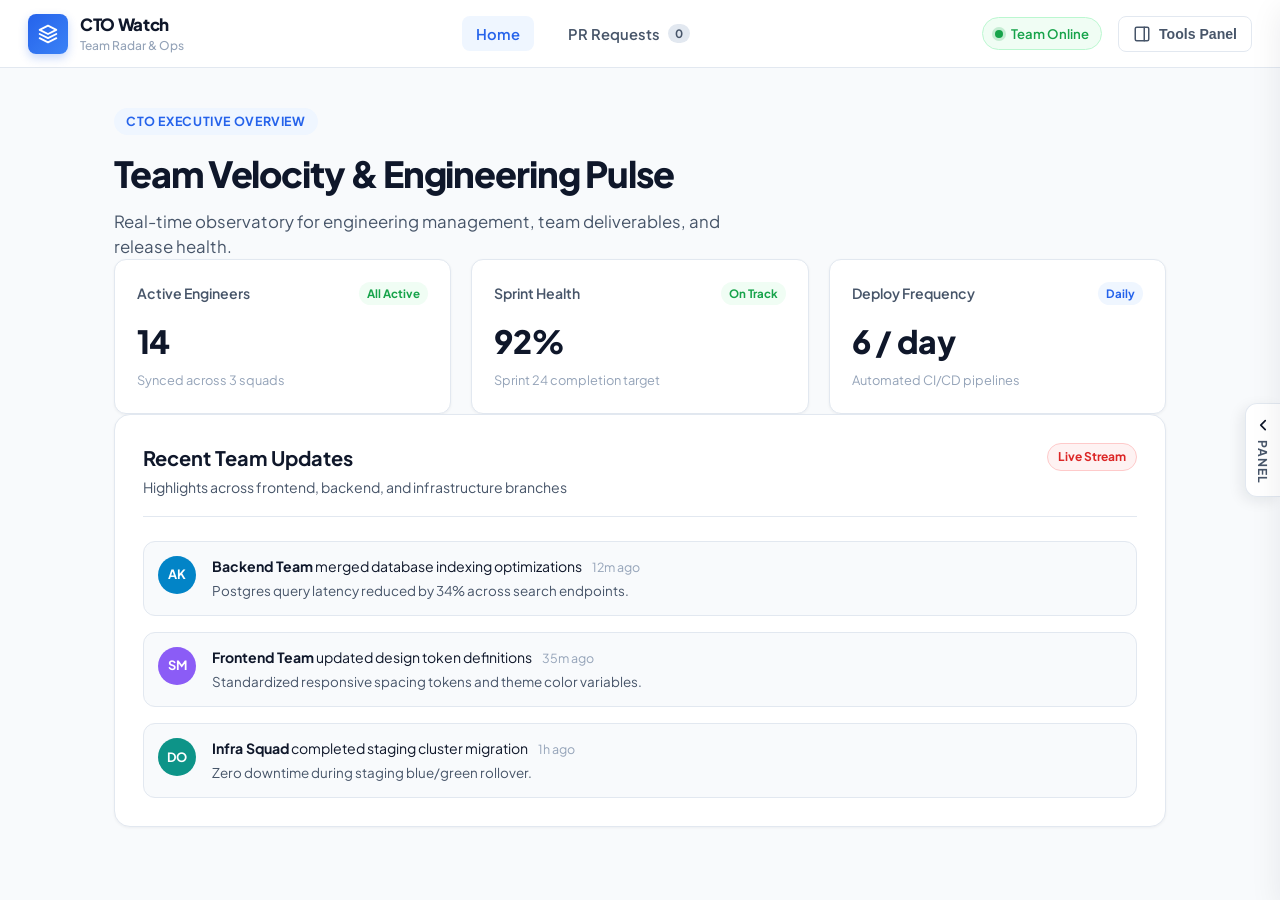
==== web/index.html @ 6b5cfc93 "change in summary prompt" ====
<!DOCTYPE html>
<html lang="en">
<head>
  <meta charset="UTF-8">
  <meta name="viewport" content="width=device-width, initial-scale=1.0">
  <title>CTO Watch | Engineering Leadership Hub</title>
  <link rel="preconnect" href="https://fonts.googleapis.com">
  <link rel="preconnect" href="https://fonts.gstatic.com" crossorigin>
  <link href="https://fonts.googleapis.com/css2?family=Plus+Jakarta+Sans:wght@400;500;600;700;800&display=swap" rel="stylesheet">
  <link rel="stylesheet" href="style.css">
</head>
<body>
  <div class="app-layout">
    <header class="topbar">
      <div class="brand">
        <div class="brand-badge">
          <svg width="20" height="20" viewBox="0 0 24 24" fill="none" stroke="currentColor" stroke-width="2.2" stroke-linecap="round" stroke-linejoin="round">
            <path d="M12 2L2 7l10 5 10-5-10-5zM2 17l10 5 10-5M2 12l10 5 10-5"/>
          </svg>
        </div>
        <div class="brand-text">
          <span class="brand-title">CTO Watch</span>
          <span class="brand-sub">Team Radar & Ops</span>
        </div>
      </div>

      <nav class="top-nav">
        <button id="navHomeBtn" class="nav-btn active">Home</button>
        <button id="navPrsBtn" class="nav-btn">
          <span>PR Requests</span>
          <span id="navPrCount" class="nav-counter">0</span>
        </button>
      </nav>

      <div class="top-actions">
        <div class="status-indicator">
          <span class="status-dot"></span>
          <span>Team Online</span>
        </div>
        <button id="toggleDrawerBtn" class="drawer-trigger-btn" aria-label="Open Right Panel">
          <svg width="18" height="18" viewBox="0 0 24 24" fill="none" stroke="currentColor" stroke-width="2" stroke-linecap="round" stroke-linejoin="round">
            <rect x="3" y="3" width="18" height="18" rx="2" ry="2"/>
            <line x1="15" y1="3" x2="15" y2="21"/>
          </svg>
          <span>Tools Panel</span>
        </button>
      </div>
    </header>

    <main class="main-content">
      <!-- HOME VIEW -->
      <section id="homeView" class="view-section active">
        <div class="hero-header">
          <span class="badge-pill">CTO Executive Overview</span>
          <h1>Team Velocity & Engineering Pulse</h1>
          <p class="hero-description">
            Real-time observatory for engineering management, team deliverables, and release health.
          </p>
        </div>

        <div class="metrics-grid">
          <div class="metric-card">
            <div class="metric-top">
              <span class="metric-label">Active Engineers</span>
              <span class="metric-chip positive">All Active</span>
            </div>
            <div class="metric-value">14</div>
            <div class="metric-foot">Synced across 3 squads</div>
          </div>

          <div class="metric-card">
            <div class="metric-top">
              <span class="metric-label">Sprint Health</span>
              <span class="metric-chip positive">On Track</span>
            </div>
            <div class="metric-value">92%</div>
            <div class="metric-foot">Sprint 24 completion target</div>
          </div>

          <div class="metric-card">
            <div class="metric-top">
              <span class="metric-label">Deploy Frequency</span>
              <span class="metric-chip neutral">Daily</span>
            </div>
            <div class="metric-value">6 / day</div>
            <div class="metric-foot">Automated CI/CD pipelines</div>
          </div>
        </div>

        <div class="pulse-feed-card">
          <div class="pulse-feed-header">
            <div>
              <h3>Recent Team Updates</h3>
              <p>Highlights across frontend, backend, and infrastructure branches</p>
            </div>
            <span class="pulse-live-tag">Live Stream</span>
          </div>

          <div class="feed-items">
            <div class="feed-item">
              <div class="avatar">AK</div>
              <div class="feed-body">
                <div class="feed-meta">
                  <strong>Backend Team</strong> merged database indexing optimizations
                  <span class="feed-time">12m ago</span>
                </div>
                <div class="feed-snippet">Postgres query latency reduced by 34% across search endpoints.</div>
              </div>
            </div>

            <div class="feed-item">
              <div class="avatar squad-fe">SM</div>
              <div class="feed-body">
                <div class="feed-meta">
                  <strong>Frontend Team</strong> updated design token definitions
                  <span class="feed-time">35m ago</span>
                </div>
                <div class="feed-snippet">Standardized responsive spacing tokens and theme color variables.</div>
              </div>
            </div>

            <div class="feed-item">
              <div class="avatar squad-infra">DO</div>
              <div class="feed-body">
                <div class="feed-meta">
                  <strong>Infra Squad</strong> completed staging cluster migration
                  <span class="feed-time">1h ago</span>
                </div>
                <div class="feed-snippet">Zero downtime during staging blue/green rollover.</div>
              </div>
            </div>
          </div>
        </div>
      </section>

      <!-- DEDICATED PR REQUESTS TABLE VIEW -->
      <section id="prsView" class="view-section">
        <div class="table-view-header">
          <div>
            <div class="badge-pill">Automated PR Intelligence</div>
            <h2>Pull Requests Directory</h2>
            <p class="table-view-sub">Track team submissions, code changes, and executive AI summaries in real-time.</p>
          </div>
          <button id="refreshTableBtn" class="btn-refresh-table" title="Sync from GitHub">
            <svg width="15" height="15" viewBox="0 0 24 24" fill="none" stroke="currentColor" stroke-width="2.2" stroke-linecap="round" stroke-linejoin="round">
              <path d="M21.5 2v6h-6M21.34 15.57a10 10 0 1 1-.57-8.38l5.67-5.19"/>
            </svg>
            <span>Refresh PRs</span>
          </button>
        </div>

        <div class="table-card">
          <div class="table-responsive">
            <table class="prs-table">
              <thead>
                <tr>
                  <th style="width: 24%;">PR Details</th>
                  <th style="width: 16%;">Author</th>
                  <th style="width: 40%;">Executive Summary</th>
                  <th style="width: 10%;">Status</th>
                  <th style="width: 10%;">Date</th>
                </tr>
              </thead>
              <tbody id="prsTableBody">
                <!-- Dynamically populated -->
              </tbody>
            </table>
          </div>

          <div id="tableEmptyState" class="table-empty-state">
            <div class="empty-icon-wrap">
              <svg width="32" height="32" viewBox="0 0 24 24" fill="none" stroke="currentColor" stroke-width="1.8" stroke-linecap="round" stroke-linejoin="round">
                <circle cx="18" cy="18" r="3"/>
                <circle cx="6" cy="6" r="3"/>
                <path d="M13 6h3a2 2 0 0 1 2 2v7"/>
                <line x1="6" y1="9" x2="6" y2="21"/>
              </svg>
            </div>
            <h4>No PRs Detected Yet</h4>
            <p>Pull requests will automatically populate here with full AI summaries once submitted on GitHub.</p>
          </div>
        </div>
      </section>
    </main>


    <!-- Slide-out Right Edge Pull Tab -->
    <div id="sidePullHandle" class="side-pull-handle" title="Pull open side panel">
      <svg width="18" height="18" viewBox="0 0 24 24" fill="none" stroke="currentColor" stroke-width="2.2" stroke-linecap="round" stroke-linejoin="round">
        <polyline points="15 18 9 12 15 6"></polyline>
      </svg>
      <span>Panel</span>
    </div>

    <!-- Right Drawer Overlay & Sidebar -->
    <div id="drawerBackdrop" class="drawer-backdrop"></div>
    <aside id="sideDrawer" class="side-drawer" aria-label="Right panel">
      <div class="drawer-header">
        <div class="drawer-title-group">
          <svg width="18" height="18" viewBox="0 0 24 24" fill="none" stroke="currentColor" stroke-width="2" stroke-linecap="round" stroke-linejoin="round">
            <circle cx="18" cy="18" r="3"/>
            <circle cx="6" cy="6" r="3"/>
            <path d="M13 6h3a2 2 0 0 1 2 2v7"/>
            <line x1="6" y1="9" x2="6" y2="21"/>
          </svg>
          <h3>Workspace Drawer</h3>
        </div>
        <button id="closeDrawerBtn" class="icon-btn" aria-label="Close panel">
          <svg width="20" height="20" viewBox="0 0 24 24" fill="none" stroke="currentColor" stroke-width="2" stroke-linecap="round" stroke-linejoin="round">
            <line x1="18" y1="6" x2="6" y2="18"/>
            <line x1="6" y1="6" x2="18" y2="18"/>
          </svg>
        </button>
      </div>

      <div class="drawer-nav">
        <button class="drawer-tab active" data-tab="pr-requests">
          <div class="tab-label-group">
            <svg width="17" height="17" viewBox="0 0 24 24" fill="none" stroke="currentColor" stroke-width="2" stroke-linecap="round" stroke-linejoin="round">
              <circle cx="18" cy="18" r="3"/>
              <circle cx="6" cy="6" r="3"/>
              <path d="M13 6h3a2 2 0 0 1 2 2v7"/>
              <line x1="6" y1="9" x2="6" y2="21"/>
            </svg>
            <span>PR Requests</span>
          </div>
          <span id="drawerPrCount" class="count-pill">0</span>

        </button>
      </div>

      <div class="drawer-content">
        <div id="prRequestsPanel" class="tab-pane active">

          <div id="prListContainer" class="pr-cards-list"></div>

          <div id="emptyPrState" class="empty-state">
            <div class="empty-icon-wrap">
              <svg width="32" height="32" viewBox="0 0 24 24" fill="none" stroke="currentColor" stroke-width="1.8" stroke-linecap="round" stroke-linejoin="round">
                <circle cx="18" cy="18" r="3"/>
                <circle cx="6" cy="6" r="3"/>
                <path d="M13 6h3a2 2 0 0 1 2 2v7"/>
                <line x1="6" y1="9" x2="6" y2="21"/>
              </svg>
            </div>
            <h4>No PR Requests</h4>
          </div>

        </div>
      </div>

    </aside>
  </div>

  <script src="app.js"></script>
</body>
</html>
---- web/style.css ----
:root {
  --bg-main: #f8fafc;
  --bg-card: #ffffff;
  --bg-subtle: #f1f5f9;
  --border-color: #e2e8f0;
  --border-focus: #cbd5e1;
  --text-primary: #0f172a;
  --text-secondary: #475569;
  --text-muted: #94a3b8;
  --primary-accent: #2563eb;
  --primary-accent-hover: #1d4ed8;
  --primary-soft: #eff6ff;
  --success: #16a34a;
  --success-soft: #f0fdf4;
  --radius-sm: 8px;
  --radius-md: 12px;
  --radius-lg: 16px;
  --shadow-sm: 0 1px 3px rgba(15, 23, 42, 0.05);
  --shadow-md: 0 4px 12px rgba(15, 23, 42, 0.06);
  --shadow-lg: 0 10px 30px rgba(15, 23, 42, 0.08);
  --drawer-width: 360px;
}

* {
  margin: 0;
  padding: 0;
  box-sizing: border-box;
}

body {
  font-family: 'Plus Jakarta Sans', -apple-system, BlinkMacSystemFont, 'Segoe UI', Roboto, sans-serif;
  background-color: var(--bg-main);
  color: var(--text-primary);
  line-height: 1.5;
  min-height: 100vh;
  overflow-x: hidden;
}

.app-layout {
  min-height: 100vh;
  display: flex;
  flex-direction: column;
}

/* Topbar */
.topbar {
  background: rgba(255, 255, 255, 0.95);
  backdrop-filter: blur(8px);
  border-bottom: 1px solid var(--border-color);
  height: 68px;
  display: flex;
  align-items: center;
  justify-content: space-between;
  padding: 0 28px;
  position: sticky;
  top: 0;
  z-index: 40;
}

.brand {
  display: flex;
  align-items: center;
  gap: 12px;
}

.brand-badge {
  width: 40px;
  height: 40px;
  border-radius: var(--radius-sm);
  background: linear-gradient(135deg, #2563eb 0%, #3b82f6 100%);
  color: #fff;
  display: flex;
  align-items: center;
  justify-content: center;
  box-shadow: 0 4px 10px rgba(37, 99, 235, 0.25);
}

.brand-text {
  display: flex;
  flex-direction: column;
}

.brand-title {
  font-size: 1.05rem;
  font-weight: 800;
  color: var(--text-primary);
  letter-spacing: -0.02em;
}

.brand-sub {
  font-size: 0.75rem;
  color: var(--text-muted);
  font-weight: 500;
}

.top-nav {
  display: flex;
  gap: 20px;
}

.nav-link {
  text-decoration: none;
  font-size: 0.92rem;
  font-weight: 600;
  color: var(--text-secondary);
  padding: 6px 14px;
  border-radius: var(--radius-sm);
  transition: all 0.2s ease;
}

.nav-link.active,
.nav-link:hover {
  color: var(--primary-accent);
  background-color: var(--primary-soft);
}

.top-actions {
  display: flex;
  align-items: center;
  gap: 16px;
}

.status-indicator {
  display: inline-flex;
  align-items: center;
  gap: 8px;
  background: var(--success-soft);
  color: var(--success);
  font-size: 0.82rem;
  font-weight: 600;
  padding: 6px 12px;
  border-radius: 999px;
  border: 1px solid #bbf7d0;
}

.status-dot {
  width: 8px;
  height: 8px;
  background-color: var(--success);
  border-radius: 50%;
  box-shadow: 0 0 0 3px rgba(22, 163, 74, 0.2);
}

.drawer-trigger-btn {
  display: inline-flex;
  align-items: center;
  gap: 8px;
  background-color: var(--bg-card);
  border: 1px solid var(--border-color);
  color: var(--text-secondary);
  font-size: 0.88rem;
  font-weight: 600;
  padding: 8px 14px;
  border-radius: var(--radius-sm);
  cursor: pointer;
  transition: all 0.2s ease;
}

.drawer-trigger-btn:hover {
  background-color: var(--bg-subtle);
  color: var(--text-primary);
  border-color: var(--border-focus);
}

/* Main Content */
.main-content {
  flex: 1;
  max-width: 1100px;
  margin: 0 auto;
  width: 100%;
  padding: 40px 24px;
}

.hero-section {
  display: flex;
  flex-direction: column;
  gap: 32px;
}

.hero-header {
  text-align: left;
}

.badge-pill {
  display: inline-block;
  background: var(--primary-soft);
  color: var(--primary-accent);
  font-size: 0.78rem;
  font-weight: 700;
  padding: 4px 12px;
  border-radius: 999px;
  text-transform: uppercase;
  letter-spacing: 0.05em;
  margin-bottom: 12px;
}

.hero-header h1 {
  font-size: 2.25rem;
  font-weight: 800;
  letter-spacing: -0.03em;
  color: var(--text-primary);
  margin-bottom: 8px;
}

.hero-description {
  font-size: 1.05rem;
  color: var(--text-secondary);
  max-width: 650px;
}

/* Metrics */
.metrics-grid {
  display: grid;
  grid-template-columns: repeat(auto-fit, minmax(260px, 1fr));
  gap: 20px;
}

.metric-card {
  background: var(--bg-card);
  border: 1px solid var(--border-color);
  border-radius: var(--radius-md);
  padding: 22px;
  box-shadow: var(--shadow-sm);
  transition: transform 0.2s ease, box-shadow 0.2s ease;
}

.metric-card:hover {
  transform: translateY(-2px);
  box-shadow: var(--shadow-md);
}

.metric-top {
  display: flex;
  justify-content: space-between;
  align-items: center;
  margin-bottom: 12px;
}

.metric-label {
  font-size: 0.88rem;
  font-weight: 600;
  color: var(--text-secondary);
}

.metric-chip {
  font-size: 0.72rem;
  font-weight: 700;
  padding: 3px 8px;
  border-radius: 999px;
}

.metric-chip.positive {
  background: var(--success-soft);
  color: var(--success);
}

.metric-chip.neutral {
  background: var(--primary-soft);
  color: var(--primary-accent);
}

.metric-value {
  font-size: 2rem;
  font-weight: 800;
  letter-spacing: -0.02em;
  color: var(--text-primary);
  margin-bottom: 6px;
}

.metric-foot {
  font-size: 0.8rem;
  color: var(--text-muted);
}

/* Pulse Feed Card */
.pulse-feed-card {
  background: var(--bg-card);
  border: 1px solid var(--border-color);
  border-radius: var(--radius-lg);
  padding: 28px;
  box-shadow: var(--shadow-sm);
}

.pulse-feed-header {
  display: flex;
  justify-content: space-between;
  align-items: flex-start;
  margin-bottom: 24px;
  border-bottom: 1px solid var(--border-color);
  padding-bottom: 18px;
}

.pulse-feed-header h3 {
  font-size: 1.25rem;
  font-weight: 700;
  color: var(--text-primary);
}

.pulse-feed-header p {
  font-size: 0.88rem;
  color: var(--text-secondary);
  margin-top: 4px;
}

.pulse-live-tag {
  background: #fef2f2;
  color: #dc2626;
  font-size: 0.75rem;
  font-weight: 700;
  padding: 4px 10px;
  border-radius: 999px;
  border: 1px solid #fecaca;
}

.feed-items {
  display: flex;
  flex-direction: column;
  gap: 16px;
}

.feed-item {
  display: flex;
  gap: 16px;
  align-items: flex-start;
  padding: 14px;
  background: var(--bg-main);
  border-radius: var(--radius-md);
  border: 1px solid var(--border-color);
}

.avatar {
  width: 38px;
  height: 38px;
  border-radius: 50%;
  background: #0284c7;
  color: #fff;
  display: flex;
  align-items: center;
  justify-content: center;
  font-size: 0.8rem;
  font-weight: 700;
  flex-shrink: 0;
}

.avatar.squad-fe {
  background: #8b5cf6;
}

.avatar.squad-infra {
  background: #0d9488;
}

.feed-body {
  flex: 1;
}

.feed-meta {
  font-size: 0.88rem;
  color: var(--text-primary);
}

.feed-meta strong {
  color: var(--text-primary);
}

.feed-time {
  font-size: 0.78rem;
  color: var(--text-muted);
  margin-left: 8px;
}

.feed-snippet {
  font-size: 0.84rem;
  color: var(--text-secondary);
  margin-top: 4px;
}

/* Side Pull Handle on Right Edge */
.side-pull-handle {
  position: fixed;
  right: 0;
  top: 50%;
  transform: translateY(-50%);
  background: #ffffff;
  border: 1px solid var(--border-color);
  border-right: none;
  box-shadow: -4px 4px 14px rgba(15, 23, 42, 0.08);
  border-radius: 12px 0 0 12px;
  padding: 12px 8px;
  display: flex;
  flex-direction: column;
  align-items: center;
  gap: 6px;
  cursor: pointer;
  z-index: 50;
  transition: all 0.25s ease;
  user-select: none;
}

.side-pull-handle span {
  writing-mode: vertical-rl;
  text-orientation: mixed;
  font-size: 0.76rem;
  font-weight: 700;
  letter-spacing: 0.08em;
  color: var(--text-secondary);
  text-transform: uppercase;
}

.side-pull-handle:hover {
  background: var(--primary-soft);
  color: var(--primary-accent);
  padding-left: 12px;
}

.side-pull-handle:hover span {
  color: var(--primary-accent);
}

/* Drawer & Backdrop */
.drawer-backdrop {
  position: fixed;
  inset: 0;
  background: rgba(15, 23, 42, 0.3);
  backdrop-filter: blur(2px);
  z-index: 60;
  opacity: 0;
  pointer-events: none;
  transition: opacity 0.3s ease;
}

.drawer-backdrop.active {
  opacity: 1;
  pointer-events: auto;
}

.side-drawer {
  position: fixed;
  top: 0;
  right: 0;
  width: var(--drawer-width);
  height: 100vh;
  background: var(--bg-card);
  border-left: 1px solid var(--border-color);
  box-shadow: var(--shadow-lg);
  z-index: 70;
  transform: translateX(100%);
  transition: transform 0.3s cubic-bezier(0.16, 1, 0.3, 1);
  display: flex;
  flex-direction: column;
}

.side-drawer.open {
  transform: translateX(0);
}

.drawer-header {
  height: 68px;
  padding: 0 20px;
  border-bottom: 1px solid var(--border-color);
  display: flex;
  align-items: center;
  justify-content: space-between;
}

.drawer-title-group {
  display: flex;
  align-items: center;
  gap: 10px;
  color: var(--text-primary);
}

.drawer-title-group h3 {
  font-size: 1rem;
  font-weight: 700;
}

.icon-btn {
  background: transparent;
  border: none;
  color: var(--text-muted);
  cursor: pointer;
  display: flex;
  align-items: center;
  justify-content: center;
  padding: 6px;
  border-radius: var(--radius-sm);
  transition: all 0.2s ease;
}

.icon-btn:hover {
  background: var(--bg-subtle);
  color: var(--text-primary);
}

.drawer-nav {
  padding: 16px 16px 8px 16px;
  border-bottom: 1px solid var(--border-color);
}

.drawer-tab {
  width: 100%;
  display: flex;
  align-items: center;
  justify-content: space-between;
  background: var(--bg-subtle);
  border: 1px solid var(--border-color);
  border-radius: var(--radius-sm);
  padding: 10px 14px;
  cursor: pointer;
  font-size: 0.9rem;
  font-weight: 600;
  color: var(--text-primary);
  transition: all 0.2s ease;
}

.drawer-tab.active {
  background: var(--primary-soft);
  color: var(--primary-accent);
  border-color: #bfdbfe;
}

.tab-label-group {
  display: flex;
  align-items: center;
  gap: 10px;
}

.count-pill {
  font-size: 0.75rem;
  background: var(--bg-card);
  padding: 2px 8px;
  border-radius: 999px;
  font-weight: 700;
  border: 1px solid var(--border-color);
}

.drawer-content {
  flex: 1;
  padding: 24px 20px;
  overflow-y: auto;
}

.tab-pane {
  display: none;
  height: 100%;
}

.tab-pane.active {
  display: flex;
  flex-direction: column;
}

/* Empty State */
.empty-state {
  flex: 1;
  display: flex;
  flex-direction: column;
  align-items: center;
  justify-content: center;
  text-align: center;
  padding: 40px 16px;
}

.empty-icon-wrap {
  width: 64px;
  height: 64px;
  border-radius: 50%;
  background: var(--bg-subtle);
  color: var(--text-muted);
  display: flex;
  align-items: center;
  justify-content: center;
  margin-bottom: 16px;
  border: 1px dashed var(--border-color);
}

.empty-state h4 {
  font-size: 1.05rem;
  font-weight: 700;
  color: var(--text-primary);
  margin-bottom: 6px;
}

.empty-state p {
  font-size: 0.86rem;
  color: var(--text-secondary);
  max-width: 240px;
  margin-bottom: 16px;
}

.empty-actions {
  display: flex;
  justify-content: center;
}

.btn-demo-pr {
  display: inline-flex;
  align-items: center;
  gap: 6px;
  background: var(--primary-accent);
  color: #fff;
  border: none;
  font-size: 0.82rem;
  font-weight: 600;
  padding: 8px 14px;
  border-radius: var(--radius-sm);
  cursor: pointer;
  transition: all 0.2s ease;
}

.btn-demo-pr:hover {
  background: var(--primary-accent-hover);
}

/* Drawer Actions Bar */
.drawer-actions-bar {
  display: flex;
  align-items: center;
  justify-content: space-between;
  margin-bottom: 16px;
  padding-bottom: 12px;
  border-bottom: 1px solid var(--border-color);
}

.circuit-badge {
  display: inline-flex;
  align-items: center;
  gap: 6px;
  font-size: 0.75rem;
  font-weight: 700;
  padding: 4px 10px;
  border-radius: 999px;
  background: var(--bg-subtle);
  color: var(--text-secondary);
}

.circuit-badge.healthy {
  background: var(--success-soft);
  color: var(--success);
}

.circuit-badge.fallback {
  background: #fff7ed;
  color: #c2410c;
}

.circuit-badge .dot {
  width: 6px;
  height: 6px;
  border-radius: 50%;
  background: currentColor;
}

.refresh-btn {
  display: inline-flex;
  align-items: center;
  gap: 5px;
  background: transparent;
  border: 1px solid var(--border-color);
  font-size: 0.78rem;
  font-weight: 600;
  color: var(--text-secondary);
  padding: 4px 10px;
  border-radius: var(--radius-sm);
  cursor: pointer;
  transition: all 0.2s ease;
}

.refresh-btn:hover {
  background: var(--bg-subtle);
  color: var(--text-primary);
}

/* PR Cards */
.pr-cards-list {
  display: flex;
  flex-direction: column;
  gap: 14px;
}

.pr-card {
  background: var(--bg-card);
  border: 1px solid var(--border-color);
  border-radius: var(--radius-md);
  padding: 16px;
  box-shadow: var(--shadow-sm);
  transition: all 0.2s ease;
}

.pr-card:hover {
  border-color: var(--border-focus);
  box-shadow: var(--shadow-md);
}

.pr-header {
  display: flex;
  align-items: flex-start;
  justify-content: space-between;
  gap: 10px;
  margin-bottom: 10px;
}

.pr-title-group {
  display: flex;
  flex-direction: column;
}

.pr-number-title {
  font-size: 0.92rem;
  font-weight: 700;
  color: var(--text-primary);
  text-decoration: none;
}

.pr-number-title:hover {
  color: var(--primary-accent);
}

.pr-meta-info {
  display: flex;
  align-items: center;
  gap: 8px;
  margin-top: 4px;
  font-size: 0.78rem;
  color: var(--text-muted);
}

.pr-author-wrap {
  display: inline-flex;
  align-items: center;
  gap: 6px;
  font-weight: 600;
  color: var(--text-secondary);
}

.pr-author-avatar {
  width: 20px;
  height: 20px;
  border-radius: 50%;
  background: #2563eb;
  color: #fff;
  display: inline-flex;
  align-items: center;
  justify-content: center;
  font-size: 0.65rem;
  font-weight: 700;
}

.pr-state-badge {
  font-size: 0.7rem;
  font-weight: 700;
  padding: 2px 8px;
  border-radius: 999px;
  text-transform: capitalize;
}

.pr-state-badge.open {
  background: var(--success-soft);
  color: var(--success);
}

.pr-state-badge.merged {
  background: #f5f3ff;
  color: #7c3aed;
}

.pr-state-badge.closed {
  background: #f1f5f9;
  color: #64748b;
}

/* PR Summary Box */
.pr-summary-box {
  margin-top: 12px;
  background: var(--bg-main);
  border: 1px solid var(--border-color);
  border-radius: var(--radius-sm);
  padding: 12px;
}

.summary-header {
  display: flex;
  align-items: center;
  justify-content: space-between;
  margin-bottom: 8px;
}

.summary-title-tag {
  display: inline-flex;
  align-items: center;
  gap: 6px;
  font-size: 0.76rem;
  font-weight: 700;
  color: var(--primary-accent);
  text-transform: uppercase;
  letter-spacing: 0.04em;
}

.summary-provider-pill {
  font-size: 0.68rem;
  font-weight: 700;
  padding: 2px 6px;
  border-radius: 4px;
  background: #e2e8f0;
  color: #475569;
}

.summary-provider-pill.bedrock {
  background: #dbeafe;
  color: #1e40af;
}

.summary-provider-pill.groq {
  background: #ffedd5;
  color: #9a3412;
}

.summary-body {
  font-size: 0.82rem;
  color: var(--text-secondary);
  line-height: 1.45;
  white-space: pre-wrap;
}

.btn-summarize {
  margin-top: 10px;
  width: 100%;
  display: inline-flex;
  align-items: center;
  justify-content: center;
  gap: 6px;
  background: var(--bg-subtle);
  border: 1px solid var(--border-color);
  color: var(--text-primary);
  font-size: 0.78rem;
  font-weight: 600;
  padding: 6px 12px;
  border-radius: var(--radius-sm);
  cursor: pointer;
  transition: all 0.2s ease;
}

.btn-summarize:hover {
  background: var(--primary-soft);
  color: var(--primary-accent);
  border-color: #bfdbfe;
}

.btn-summarize:disabled {
  opacity: 0.6;
  cursor: not-allowed;
}

/* View Section Toggle */
.view-section {
  display: none;
}

.view-section.active {
  display: flex;
  flex-direction: column;
  animation: fadeIn 0.25s ease-in-out;
}

@keyframes fadeIn {
  from { opacity: 0; transform: translateY(6px); }
  to { opacity: 1; transform: translateY(0); }
}

.nav-btn {
  background: transparent;
  border: none;
  font-family: inherit;
  font-size: 0.92rem;
  font-weight: 600;
  color: var(--text-secondary);
  padding: 8px 14px;
  border-radius: var(--radius-sm);
  cursor: pointer;
  display: inline-flex;
  align-items: center;
  gap: 8px;
  transition: all 0.2s ease;
}

.nav-btn.active,
.nav-btn:hover {
  color: var(--primary-accent);
  background-color: var(--primary-soft);
}

.nav-counter {
  font-size: 0.72rem;
  background: #e2e8f0;
  color: #475569;
  font-weight: 700;
  padding: 2px 7px;
  border-radius: 999px;
  transition: all 0.2s ease;
}

.nav-btn.active .nav-counter {
  background: var(--primary-accent);
  color: #fff;
}

/* Table View Header */
.table-view-header {
  display: flex;
  justify-content: space-between;
  align-items: flex-end;
  margin-bottom: 24px;
}

.table-view-header h2 {
  font-size: 1.85rem;
  font-weight: 800;
  letter-spacing: -0.02em;
  color: var(--text-primary);
  margin-top: 4px;
}

.table-view-sub {
  font-size: 0.92rem;
  color: var(--text-secondary);
  margin-top: 4px;
}

.btn-refresh-table {
  display: inline-flex;
  align-items: center;
  gap: 8px;
  background: var(--bg-card);
  border: 1px solid var(--border-color);
  color: var(--text-primary);
  font-size: 0.84rem;
  font-weight: 600;
  padding: 9px 16px;
  border-radius: var(--radius-sm);
  cursor: pointer;
  box-shadow: var(--shadow-sm);
  transition: all 0.2s ease;
}

.btn-refresh-table:hover {
  background: var(--primary-soft);
  color: var(--primary-accent);
  border-color: #bfdbfe;
}

/* Table Card */
.table-card {
  background: var(--bg-card);
  border: 1px solid var(--border-color);
  border-radius: var(--radius-lg);
  box-shadow: var(--shadow-sm);
  overflow: hidden;
}

.table-responsive {
  width: 100%;
  overflow-x: auto;
}

.prs-table {
  width: 100%;
  border-collapse: collapse;
  text-align: left;
}

.prs-table th {
  background: #f8fafc;
  color: var(--text-secondary);
  font-size: 0.78rem;
  font-weight: 700;
  text-transform: uppercase;
  letter-spacing: 0.05em;
  padding: 14px 20px;
  border-bottom: 1px solid var(--border-color);
  white-space: nowrap;
}

.prs-table td {
  padding: 16px 20px;
  border-bottom: 1px solid var(--border-color);
  vertical-align: top;
  font-size: 0.88rem;
}

.prs-table tbody tr {
  transition: background-color 0.15s ease;
}

.prs-table tbody tr:hover {
  background-color: #f8fafc;
}

.prs-table tbody tr:last-child td {
  border-bottom: none;
}

/* Column Specific Styles */
.table-pr-title {
  font-weight: 700;
  color: var(--text-primary);
  text-decoration: none;
  display: block;
  font-size: 0.92rem;
}

.table-pr-title:hover {
  color: var(--primary-accent);
}

.table-pr-branches {
  display: inline-flex;
  align-items: center;
  gap: 5px;
  font-size: 0.74rem;
  color: var(--text-muted);
  font-family: monospace;
  margin-top: 4px;
}

.branch-tag {
  background: #f1f5f9;
  color: #334155;
  padding: 2px 6px;
  border-radius: 4px;
  font-weight: 600;
}

.table-author-cell {
  display: inline-flex;
  align-items: center;
  gap: 8px;
  font-weight: 600;
  color: var(--text-primary);
}

.table-author-avatar {
  width: 26px;
  height: 26px;
  border-radius: 50%;
  background: #2563eb;
  color: #fff;
  display: inline-flex;
  align-items: center;
  justify-content: center;
  font-size: 0.72rem;
  font-weight: 700;
}

.table-summary-box {
  background: #f8fafc;
  border: 1px solid var(--border-color);
  border-radius: var(--radius-sm);
  padding: 12px 14px;
  font-size: 0.82rem;
  color: var(--text-secondary);
  line-height: 1.5;
  white-space: pre-wrap;
}

.table-date-cell {
  font-size: 0.8rem;
  color: var(--text-muted);
  white-space: nowrap;
}

.table-empty-state {
  display: none;
  flex-direction: column;
  align-items: center;
  justify-content: center;
  text-align: center;
  padding: 60px 20px;
}

/* Responsive */
@media (max-width: 768px) {
  .topbar {
    padding: 0 16px;
  }
  .main-content {
    padding: 24px 16px;
  }
  .hero-header h1 {
    font-size: 1.75rem;
  }
  .table-view-header {
    flex-direction: column;
    align-items: flex-start;
    gap: 12px;
  }
  :root {
    --drawer-width: 320px;
  }
}
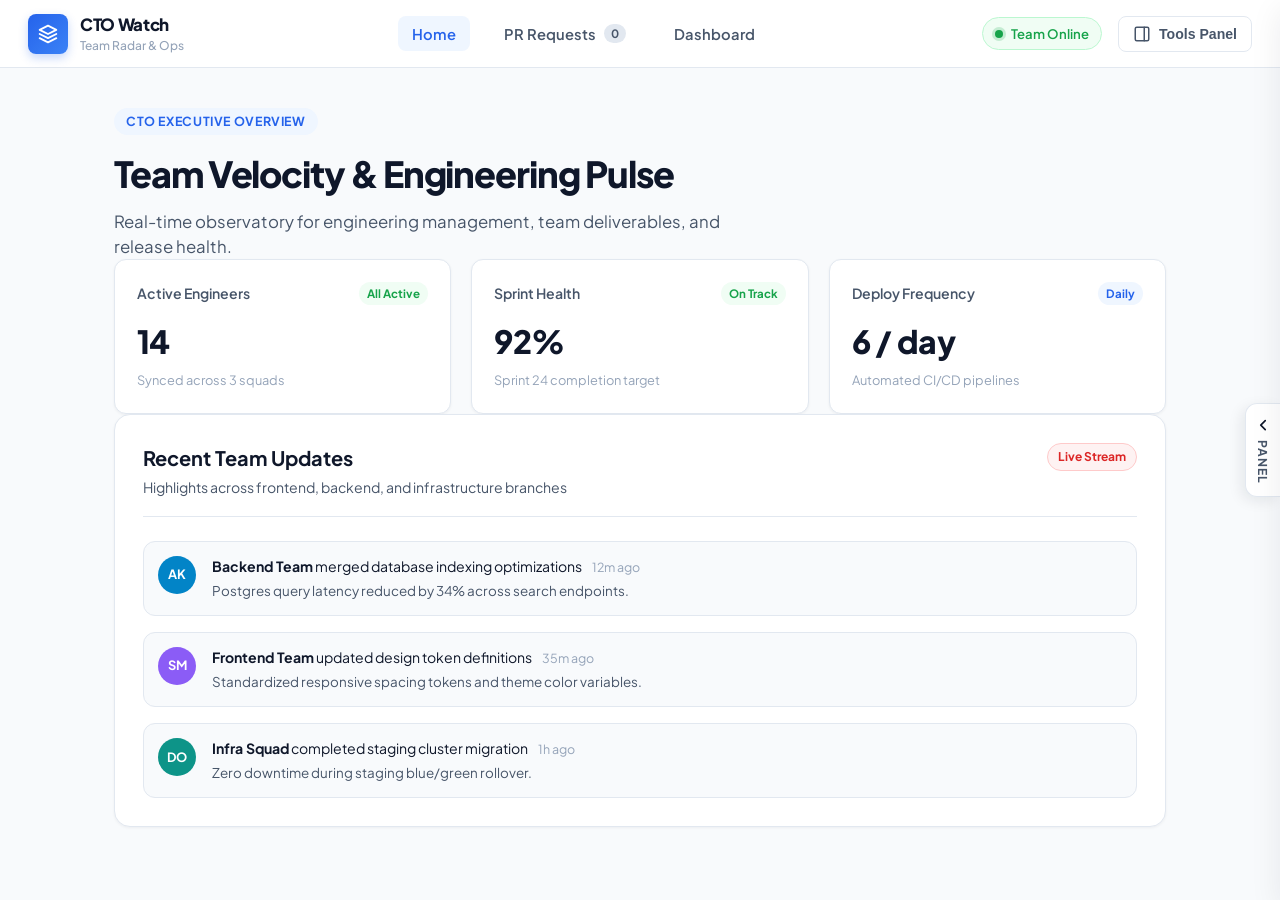
==== commit 14339d65: "feat(impact): integrate JEV decision model and team analytics dashboard - Evaluate PR architectural " ====
--- a/web/index.html
+++ b/web/index.html
@@ -30,7 +30,11 @@
           <span>PR Requests</span>
           <span id="navPrCount" class="nav-counter">0</span>
         </button>
+        <button id="navDashBtn" class="nav-btn">
+          <span>Dashboard</span>
+        </button>
       </nav>
+
 
       <div class="top-actions">
         <div class="status-indicator">
@@ -149,17 +153,25 @@
           </button>
         </div>
 
+        <div class="pr-filter-bar" id="prFilterBar">
+          <button class="filter-btn active" data-filter="all">All</button>
+          <button class="filter-btn" data-filter="open">Open — متعلّقة</button>
+          <button class="filter-btn" data-filter="merged">Merged — مندمجة</button>
+          <button class="filter-btn" data-filter="closed">Closed — مقفولة</button>
+        </div>
+
         <div class="table-card">
           <div class="table-responsive">
             <table class="prs-table">
               <thead>
                 <tr>
                   <th style="width: 24%;">PR Details</th>
-                  <th style="width: 16%;">Author</th>
-                  <th style="width: 40%;">Executive Summary</th>
-                  <th style="width: 10%;">Status</th>
+                  <th style="width: 15%;">Author</th>
+                  <th style="width: 35%;">Executive Summary</th>
+                  <th style="width: 16%;">Status & Impact</th>
                   <th style="width: 10%;">Date</th>
                 </tr>
+
               </thead>
               <tbody id="prsTableBody">
                 <!-- Dynamically populated -->
@@ -181,6 +193,94 @@
           </div>
         </div>
       </section>
+
+      <!-- TEAM IMPACT & LEADERBOARD DASHBOARD VIEW -->
+      <section id="dashboardView" class="view-section">
+        <div class="table-view-header">
+          <div>
+            <div class="badge-pill">CTO Team Analytics</div>
+            <h2>Engineer Impact & Output Dashboard</h2>
+            <p class="table-view-sub">Ranked by code & architectural impact (evaluated via JEV) rather than raw commit quantity.</p>
+          </div>
+        </div>
+
+        <!-- Timeframe Filter Tabs -->
+        <div class="timeframe-bar">
+          <span class="timeframe-label">Time Window:</span>
+          <div class="timeframe-buttons">
+            <button class="timeframe-btn" data-days="7">7 Days</button>
+            <button class="timeframe-btn" data-days="14">14 Days</button>
+            <button class="timeframe-btn active" data-days="30">30 Days</button>
+            <button class="timeframe-btn" data-days="90">3 Months</button>
+            <button class="timeframe-btn" data-days="180">6 Months</button>
+            <button class="timeframe-btn" data-days="270">9 Months</button>
+            <button class="timeframe-btn" data-days="365">1 Year</button>
+          </div>
+        </div>
+
+        <!-- Metrics Overview Cards -->
+        <div class="dashboard-metrics-grid">
+          <div class="metric-card">
+            <div class="metric-top">
+              <span class="metric-label">Total Pull Requests</span>
+              <span id="dashTimeframeBadge" class="metric-chip neutral">Last 30 Days</span>
+            </div>
+            <div id="dashTotalPrs" class="metric-value">0</div>
+            <div class="metric-foot">Within selected window</div>
+          </div>
+
+          <div class="metric-card">
+            <div class="metric-top">
+              <span class="metric-label">Active Contributors</span>
+              <span class="metric-chip positive">Engineers</span>
+            </div>
+            <div id="dashTotalEngineers" class="metric-value">0</div>
+            <div class="metric-foot">Authored pull requests</div>
+          </div>
+
+          <div class="metric-card">
+            <div class="metric-top">
+              <span class="metric-label">Top Impact Contributor</span>
+              <span class="metric-chip positive">Rank #1</span>
+            </div>
+            <div id="dashTopContributor" class="metric-value">—</div>
+            <div id="dashTopScore" class="metric-foot">Leading architectural impact</div>
+          </div>
+        </div>
+
+        <!-- Leaderboard Table Card -->
+        <div class="table-card" style="margin-top: 24px;">
+          <div class="table-responsive">
+            <table class="prs-table">
+              <thead>
+                <tr>
+                  <th style="width: 10%;">Rank</th>
+                  <th style="width: 24%;">Engineer</th>
+                  <th style="width: 14%;">PRs Count</th>
+                  <th style="width: 22%;">Avg Impact (1-10)</th>
+                  <th style="width: 15%;">Total Impact Pts</th>
+                  <th style="width: 15%;">Impact Tier</th>
+                </tr>
+              </thead>
+              <tbody id="leaderboardTableBody">
+                <!-- Dynamically populated -->
+              </tbody>
+            </table>
+          </div>
+
+          <div id="dashEmptyState" class="table-empty-state">
+            <div class="empty-icon-wrap">
+              <svg width="32" height="32" viewBox="0 0 24 24" fill="none" stroke="currentColor" stroke-width="1.8" stroke-linecap="round" stroke-linejoin="round">
+                <line x1="18" y1="20" x2="18" y2="10"/>
+                <line x1="12" y1="20" x2="12" y2="4"/>
+                <line x1="6" y1="20" x2="6" y2="14"/>
+              </svg>
+            </div>
+            <h4>No Activity in This Timeframe</h4>
+            <p>Try selecting a broader timeframe (e.g., 3 Months, 6 Months, or 1 Year).</p>
+          </div>
+        </div>
+      </section>
     </main>
 
 
@@ -198,12 +298,10 @@
       <div class="drawer-header">
         <div class="drawer-title-group">
           <svg width="18" height="18" viewBox="0 0 24 24" fill="none" stroke="currentColor" stroke-width="2" stroke-linecap="round" stroke-linejoin="round">
-            <circle cx="18" cy="18" r="3"/>
-            <circle cx="6" cy="6" r="3"/>
-            <path d="M13 6h3a2 2 0 0 1 2 2v7"/>
-            <line x1="6" y1="9" x2="6" y2="21"/>
+            <rect x="3" y="3" width="18" height="18" rx="2" ry="2"/>
+            <line x1="9" y1="3" x2="9" y2="21"/>
           </svg>
-          <h3>Workspace Drawer</h3>
+          <h3>Workspace Menu</h3>
         </div>
         <button id="closeDrawerBtn" class="icon-btn" aria-label="Close panel">
           <svg width="20" height="20" viewBox="0 0 24 24" fill="none" stroke="currentColor" stroke-width="2" stroke-linecap="round" stroke-linejoin="round">
@@ -214,7 +312,7 @@
       </div>
 
       <div class="drawer-nav">
-        <button class="drawer-tab active" data-tab="pr-requests">
+        <button class="drawer-tab" id="drawerPrBtn" data-tab="pr-requests">
           <div class="tab-label-group">
             <svg width="17" height="17" viewBox="0 0 24 24" fill="none" stroke="currentColor" stroke-width="2" stroke-linecap="round" stroke-linejoin="round">
               <circle cx="18" cy="18" r="3"/>
@@ -225,29 +323,22 @@
             <span>PR Requests</span>
           </div>
           <span id="drawerPrCount" class="count-pill">0</span>
-
+        </button>
+
+        <button class="drawer-tab" id="drawerDashBtn" data-tab="dashboard" style="margin-top: 10px;">
+          <div class="tab-label-group">
+            <svg width="17" height="17" viewBox="0 0 24 24" fill="none" stroke="currentColor" stroke-width="2" stroke-linecap="round" stroke-linejoin="round">
+              <line x1="18" y1="20" x2="18" y2="10"/>
+              <line x1="12" y1="20" x2="12" y2="4"/>
+              <line x1="6" y1="20" x2="6" y2="14"/>
+            </svg>
+            <span>Dashboard</span>
+          </div>
         </button>
       </div>
 
-      <div class="drawer-content">
-        <div id="prRequestsPanel" class="tab-pane active">
-
-          <div id="prListContainer" class="pr-cards-list"></div>
-
-          <div id="emptyPrState" class="empty-state">
-            <div class="empty-icon-wrap">
-              <svg width="32" height="32" viewBox="0 0 24 24" fill="none" stroke="currentColor" stroke-width="1.8" stroke-linecap="round" stroke-linejoin="round">
-                <circle cx="18" cy="18" r="3"/>
-                <circle cx="6" cy="6" r="3"/>
-                <path d="M13 6h3a2 2 0 0 1 2 2v7"/>
-                <line x1="6" y1="9" x2="6" y2="21"/>
-              </svg>
-            </div>
-            <h4>No PR Requests</h4>
-          </div>
-
-        </div>
-      </div>
+
+
 
     </aside>
   </div>
--- a/web/style.css
+++ b/web/style.css
@@ -949,6 +949,40 @@
   border-color: #bfdbfe;
 }
 
+/* PR Status Filter Bar */
+.pr-filter-bar {
+  display: flex;
+  flex-wrap: wrap;
+  gap: 8px;
+  margin-bottom: 16px;
+}
+
+.filter-btn {
+  background: var(--bg-card);
+  border: 1px solid var(--border-color);
+  color: var(--text-secondary);
+  font-family: inherit;
+  font-size: 0.82rem;
+  font-weight: 600;
+  padding: 7px 14px;
+  border-radius: 999px;
+  cursor: pointer;
+  transition: all 0.2s ease;
+}
+
+.filter-btn:hover {
+  background: var(--bg-subtle);
+  color: var(--text-primary);
+  border-color: var(--border-focus);
+}
+
+.filter-btn.active {
+  background: var(--primary-accent);
+  border-color: var(--primary-accent);
+  color: #fff;
+  box-shadow: 0 2px 8px rgba(37, 99, 235, 0.25);
+}
+
 /* Table Card */
 .table-card {
   background: var(--bg-card);
@@ -1077,6 +1111,208 @@
   text-align: center;
   padding: 60px 20px;
 }
+
+/* Timeframe Bar */
+.timeframe-bar {
+  display: flex;
+  align-items: center;
+  gap: 12px;
+  background: var(--bg-card);
+  border: 1px solid var(--border-color);
+  padding: 10px 16px;
+  border-radius: var(--radius-md);
+  margin-bottom: 20px;
+  box-shadow: var(--shadow-sm);
+  flex-wrap: wrap;
+}
+
+.timeframe-label {
+  font-size: 0.82rem;
+  font-weight: 700;
+  color: var(--text-muted);
+  text-transform: uppercase;
+  letter-spacing: 0.05em;
+}
+
+.timeframe-buttons {
+  display: flex;
+  align-items: center;
+  gap: 8px;
+  flex-wrap: wrap;
+}
+
+.timeframe-btn {
+  background: var(--bg-subtle);
+  border: 1px solid var(--border-color);
+  font-size: 0.8rem;
+  font-weight: 600;
+  color: var(--text-secondary);
+  padding: 6px 12px;
+  border-radius: var(--radius-sm);
+  cursor: pointer;
+  transition: all 0.2s ease;
+}
+
+.timeframe-btn:hover {
+  background: #e2e8f0;
+  color: var(--text-primary);
+}
+
+.timeframe-btn.active {
+  background: var(--primary-accent);
+  color: #fff;
+  border-color: var(--primary-accent);
+  box-shadow: 0 2px 6px rgba(37, 99, 235, 0.25);
+}
+
+/* Dashboard Metrics Grid */
+.dashboard-metrics-grid {
+  display: grid;
+  grid-template-columns: repeat(auto-fit, minmax(240px, 1fr));
+  gap: 18px;
+}
+
+/* Status & Impact Cell */
+.status-impact-cell {
+  display: flex;
+  flex-direction: column;
+  align-items: flex-start;
+  gap: 6px;
+}
+
+.impact-badge {
+  display: inline-flex;
+  align-items: center;
+  gap: 4px;
+  font-size: 0.72rem;
+  font-weight: 700;
+  padding: 3px 8px;
+  border-radius: 6px;
+  border: 1px solid transparent;
+}
+
+.impact-badge.high {
+  background: #f0fdf4;
+  color: #15803d;
+  border-color: #bbf7d0;
+}
+
+.impact-badge.medium {
+  background: #eff6ff;
+  color: #1d4ed8;
+  border-color: #bfdbfe;
+}
+
+.impact-badge.moderate {
+  background: #fffbeb;
+  color: #b45309;
+  border-color: #fde68a;
+}
+
+.impact-badge.low {
+  background: #f8fafc;
+  color: #64748b;
+  border-color: #e2e8f0;
+}
+
+/* Leaderboard Specifics */
+.rank-badge {
+  display: inline-flex;
+  align-items: center;
+  justify-content: center;
+  width: 28px;
+  height: 28px;
+  border-radius: 50%;
+  font-size: 0.8rem;
+  font-weight: 800;
+  background: var(--bg-subtle);
+  color: var(--text-secondary);
+  border: 1px solid var(--border-color);
+}
+
+.rank-badge.rank-1 {
+  background: linear-gradient(135deg, #fef08a 0%, #facc15 100%);
+  color: #854d0e;
+  border-color: #fde047;
+  box-shadow: 0 2px 8px rgba(250, 204, 21, 0.3);
+}
+
+.rank-badge.rank-2 {
+  background: linear-gradient(135deg, #f1f5f9 0%, #cbd5e1 100%);
+  color: #334155;
+  border-color: #94a3b8;
+}
+
+.rank-badge.rank-3 {
+  background: linear-gradient(135deg, #fed7aa 0%, #fb923c 100%);
+  color: #7c2d12;
+  border-color: #fdba74;
+}
+
+/* Impact Meter in Table */
+.impact-meter-cell {
+  display: flex;
+  flex-direction: column;
+  gap: 4px;
+}
+
+.impact-score-num {
+  font-size: 0.88rem;
+  font-weight: 800;
+  color: var(--text-primary);
+}
+
+.impact-meter-bar {
+  width: 100px;
+  height: 6px;
+  background: #e2e8f0;
+  border-radius: 999px;
+  overflow: hidden;
+}
+
+.impact-meter-fill {
+  height: 100%;
+  border-radius: 999px;
+  background: linear-gradient(90deg, #3b82f6 0%, #10b981 100%);
+}
+
+.impact-meter-fill.critical {
+  background: linear-gradient(90deg, #8b5cf6 0%, #ec4899 100%);
+}
+
+/* Tier Pill */
+.tier-pill {
+  display: inline-block;
+  font-size: 0.72rem;
+  font-weight: 700;
+  padding: 3px 9px;
+  border-radius: 999px;
+}
+
+.tier-pill.critical {
+  background: #faf5ff;
+  color: #7e22ce;
+  border: 1px solid #e9d5ff;
+}
+
+.tier-pill.high {
+  background: #f0fdf4;
+  color: #166534;
+  border: 1px solid #bbf7d0;
+}
+
+.tier-pill.solid {
+  background: #eff6ff;
+  color: #1e40af;
+  border: 1px solid #bfdbfe;
+}
+
+.tier-pill.routine {
+  background: #f8fafc;
+  color: #475569;
+  border: 1px solid #e2e8f0;
+}
+
 
 /* Responsive */
 @media (max-width: 768px) {
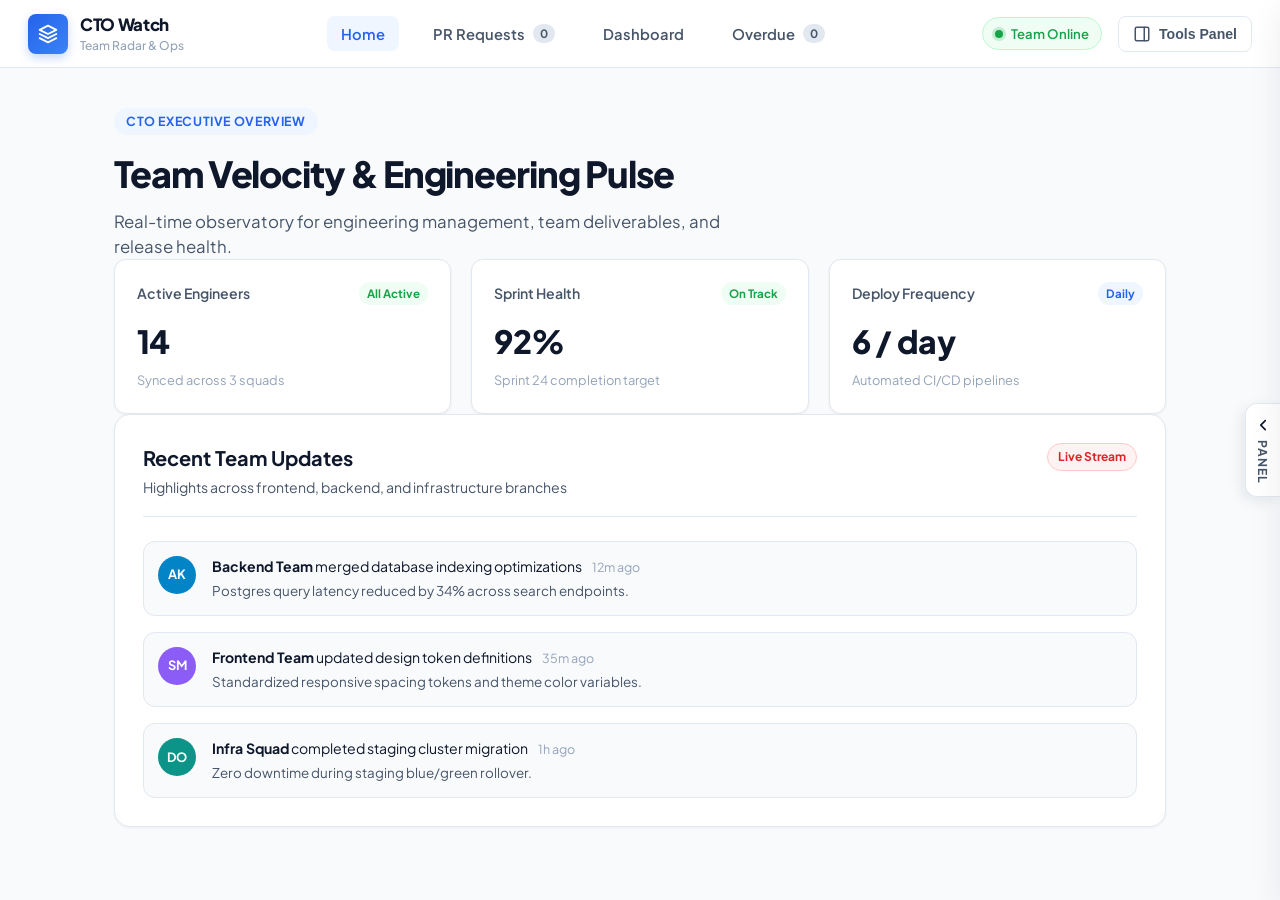
==== commit 791a4e83: "add new feature in web page" ====
--- a/web/index.html
+++ b/web/index.html
@@ -33,6 +33,10 @@
         <button id="navDashBtn" class="nav-btn">
           <span>Dashboard</span>
         </button>
+        <button id="navStaleBtn" class="nav-btn">
+          <span>Overdue</span>
+          <span id="navStaleCount" class="nav-counter">0</span>
+        </button>
       </nav>
 
 
@@ -155,9 +159,9 @@
 
         <div class="pr-filter-bar" id="prFilterBar">
           <button class="filter-btn active" data-filter="all">All</button>
-          <button class="filter-btn" data-filter="open">Open — متعلّقة</button>
-          <button class="filter-btn" data-filter="merged">Merged — مندمجة</button>
-          <button class="filter-btn" data-filter="closed">Closed — مقفولة</button>
+          <button class="filter-btn" data-filter="open">Open</button>
+          <button class="filter-btn" data-filter="merged">Merged</button>
+          <button class="filter-btn" data-filter="closed">Closed</button>
         </div>
 
         <div class="table-card">
@@ -165,13 +169,15 @@
             <table class="prs-table">
               <thead>
                 <tr>
-                  <th style="width: 24%;">PR Details</th>
+                  <th style="width: 4%;">#</th>
+                  <th style="width: 8%;">ID</th>
                   <th style="width: 15%;">Author</th>
-                  <th style="width: 35%;">Executive Summary</th>
-                  <th style="width: 16%;">Status & Impact</th>
-                  <th style="width: 10%;">Date</th>
+                  <th style="width: 13%;">Created</th>
+                  <th style="width: 32%;">Summary</th>
+                  <th style="width: 9%;">State</th>
+                  <th style="width: 9%;">Score</th>
+                  <th style="width: 10%;">PR Details</th>
                 </tr>
-
               </thead>
               <tbody id="prsTableBody">
                 <!-- Dynamically populated -->
@@ -194,13 +200,65 @@
         </div>
       </section>
 
+      <!-- STANDALONE OVERDUE / STALE PRs VIEW -->
+      <section id="staleView" class="view-section">
+        <div class="table-view-header">
+          <div>
+            <div class="badge-pill" style="background: #fef2f2; color: #dc2626; border-color: #fecaca;">
+              ⚠️ SLA Alert
+            </div>
+            <h2>Overdue Pull Requests</h2>
+            <p class="table-view-sub">
+              Open pull requests remaining active beyond the SLA threshold (<span class="stale-threshold-num">5</span> days).
+            </p>
+          </div>
+          <button id="refreshStaleBtn" class="btn-refresh-table" title="Sync from GitHub">
+            <svg width="15" height="15" viewBox="0 0 24 24" fill="none" stroke="currentColor" stroke-width="2.2" stroke-linecap="round" stroke-linejoin="round">
+              <path d="M21.5 2v6h-6M21.34 15.57a10 10 0 1 1-.57-8.38l5.67-5.19"/>
+            </svg>
+            <span>Refresh</span>
+          </button>
+        </div>
+
+        <div class="table-card" style="border-color: #fecaca;">
+          <div class="table-responsive">
+            <table class="prs-table">
+              <thead>
+                <tr>
+                  <th style="width: 4%;">#</th>
+                  <th style="width: 16%;">Author</th>
+                  <th style="width: 24%;">PR Details</th>
+                  <th style="width: 32%;">Summary</th>
+                  <th style="width: 12%;">Created</th>
+                  <th style="width: 12%;">Overdue Duration</th>
+                </tr>
+              </thead>
+              <tbody id="staleTableBody">
+                <!-- Dynamically populated -->
+              </tbody>
+            </table>
+          </div>
+
+          <div id="staleEmptyState" class="table-empty-state" style="display: flex;">
+            <div class="empty-icon-wrap" style="background: #f0fdf4; border-color: #bbf7d0;">
+              <svg width="32" height="32" viewBox="0 0 24 24" fill="none" stroke="#16a34a" stroke-width="1.8" stroke-linecap="round" stroke-linejoin="round">
+                <circle cx="12" cy="12" r="10"/>
+                <polyline points="12 6 12 12 16 14"/>
+              </svg>
+            </div>
+            <h4 style="color: #166534;">No Overdue PRs</h4>
+            <p>All active pull requests are within the configured SLA delivery window.</p>
+          </div>
+        </div>
+      </section>
+
       <!-- TEAM IMPACT & LEADERBOARD DASHBOARD VIEW -->
       <section id="dashboardView" class="view-section">
         <div class="table-view-header">
           <div>
             <div class="badge-pill">CTO Team Analytics</div>
             <h2>Engineer Impact & Output Dashboard</h2>
-            <p class="table-view-sub">Ranked by code & architectural impact (evaluated via JEV) rather than raw commit quantity.</p>
+            <p class="table-view-sub">Ranked by code & architectural impact rather than raw commit quantity.</p>
           </div>
         </div>
 
@@ -208,6 +266,7 @@
         <div class="timeframe-bar">
           <span class="timeframe-label">Time Window:</span>
           <div class="timeframe-buttons">
+            <button class="timeframe-btn" data-days="1">Today</button>
             <button class="timeframe-btn" data-days="7">7 Days</button>
             <button class="timeframe-btn" data-days="14">14 Days</button>
             <button class="timeframe-btn active" data-days="30">30 Days</button>
@@ -322,7 +381,6 @@
             </svg>
             <span>PR Requests</span>
           </div>
-          <span id="drawerPrCount" class="count-pill">0</span>
         </button>
 
         <button class="drawer-tab" id="drawerDashBtn" data-tab="dashboard" style="margin-top: 10px;">
@@ -335,6 +393,16 @@
             <span>Dashboard</span>
           </div>
         </button>
+
+        <button class="drawer-tab" id="drawerStaleBtn" data-tab="overdue" style="margin-top: 10px;">
+          <div class="tab-label-group">
+            <svg width="17" height="17" viewBox="0 0 24 24" fill="none" stroke="currentColor" stroke-width="2" stroke-linecap="round" stroke-linejoin="round">
+              <circle cx="12" cy="12" r="10"/>
+              <polyline points="12 6 12 12 16 14"/>
+            </svg>
+            <span>Overdue</span>
+          </div>
+        </button>
       </div>
 
 
--- a/web/style.css
+++ b/web/style.css
@@ -927,6 +927,43 @@
   margin-top: 4px;
 }
 
+/* Section header nested INSIDE a card (e.g. Overdue SLA block) */
+.card-section-header {
+  display: flex;
+  justify-content: space-between;
+  align-items: flex-start;
+  gap: 16px;
+  padding: 22px 22px 18px;
+  border-bottom: 1px solid var(--border-color);
+}
+
+.card-section-header h3 {
+  font-size: 1.15rem;
+  font-weight: 800;
+  letter-spacing: -0.01em;
+  color: var(--text-primary);
+  margin: 8px 0 0;
+  line-height: 1.35;
+}
+
+.card-section-header .table-view-sub {
+  margin-top: 6px;
+  line-height: 1.6;
+}
+
+.card-section-header .overdue-count-pill {
+  flex-shrink: 0;
+  margin-top: 6px;
+  white-space: nowrap;
+  background: #fee2e2;
+  color: #991b1b;
+  font-weight: 700;
+  padding: 5px 12px;
+  font-size: 0.8rem;
+  border-radius: 999px;
+  border: 1px solid #fecaca;
+}
+
 .btn-refresh-table {
   display: inline-flex;
   align-items: center;
@@ -1311,6 +1348,53 @@
   background: #f8fafc;
   color: #475569;
   border: 1px solid #e2e8f0;
+}
+
+/* Overdue / Stale PR badges */
+.overdue-pill {
+  display: inline-flex;
+  align-items: center;
+  gap: 4px;
+  font-size: 0.7rem;
+  font-weight: 700;
+  padding: 2px 7px;
+  border-radius: 999px;
+  background: #fef2f2;
+  color: #dc2626;
+  border: 1px solid #fecaca;
+}
+
+.overdue-days-pill {
+  display: inline-flex;
+  align-items: center;
+  gap: 5px;
+  font-size: 0.78rem;
+  font-weight: 700;
+  padding: 4px 10px;
+  border-radius: 6px;
+  background: #fff1f2;
+  color: #be123c;
+  border: 1px solid #fecdd3;
+}
+
+.btn-view-pr {
+  display: inline-flex;
+  align-items: center;
+  gap: 4px;
+  font-size: 0.78rem;
+  font-weight: 600;
+  padding: 4px 10px;
+  border-radius: 6px;
+  background: var(--bg-subtle);
+  color: var(--primary-accent);
+  border: 1px solid var(--border-color);
+  text-decoration: none;
+  transition: all 0.2s ease;
+}
+
+.btn-view-pr:hover {
+  background: var(--primary-soft);
+  border-color: #bfdbfe;
 }
 
 
@@ -1330,6 +1414,14 @@
     align-items: flex-start;
     gap: 12px;
   }
+  .card-section-header {
+    flex-direction: column;
+    align-items: flex-start;
+    padding: 18px 16px 14px;
+  }
+  .card-section-header .overdue-count-pill {
+    margin-top: 0;
+  }
   :root {
     --drawer-width: 320px;
   }
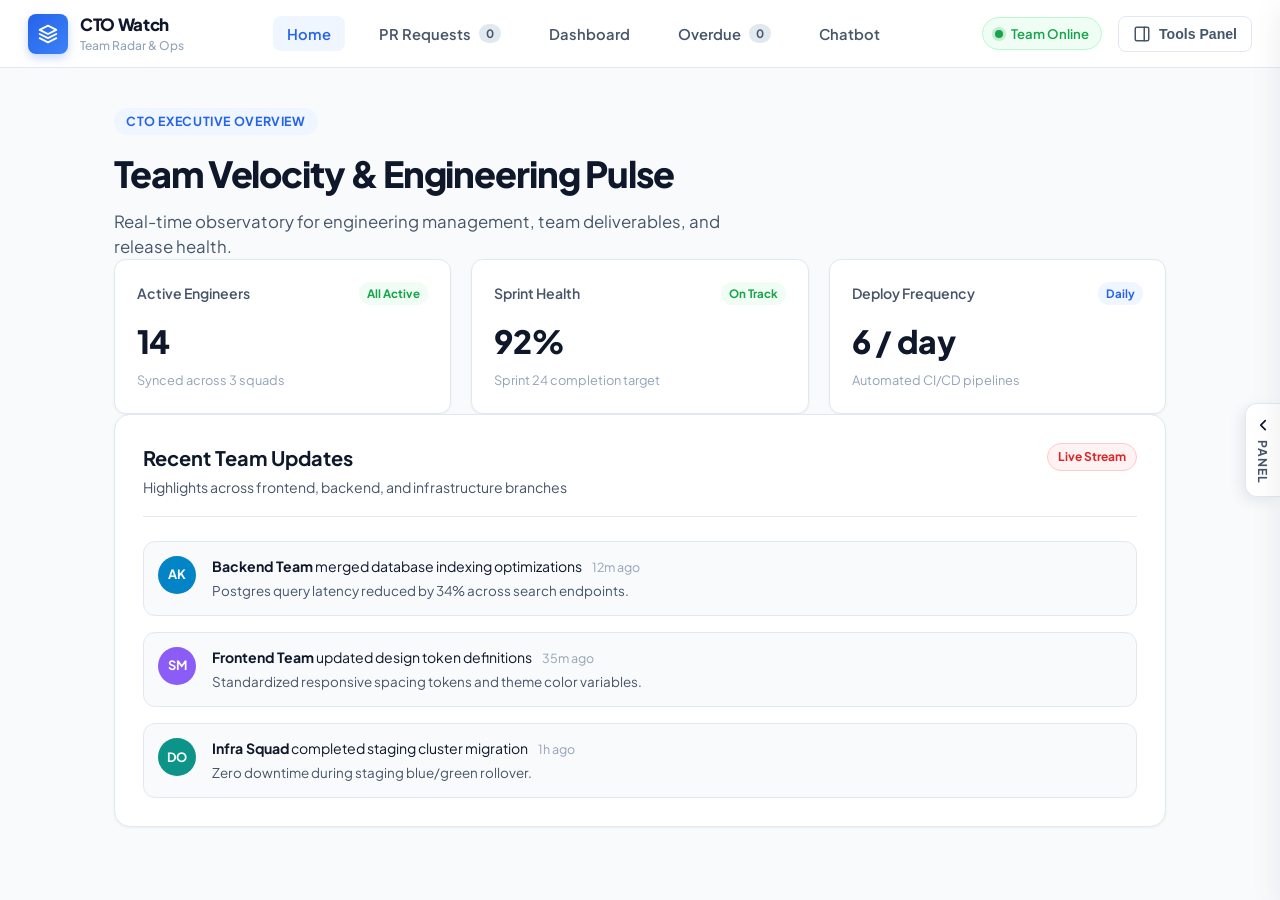
==== commit fc22f4c4: "add database migration and add chatbot for Text to sql" ====
--- a/web/index.html
+++ b/web/index.html
@@ -37,6 +37,9 @@
           <span>Overdue</span>
           <span id="navStaleCount" class="nav-counter">0</span>
         </button>
+        <button id="navChatBtn" class="nav-btn">
+          <span>Chatbot</span>
+        </button>
       </nav>
 
 
@@ -340,6 +343,84 @@
           </div>
         </div>
       </section>
+
+      <!-- CHATBOT VIEW (LANGGRAPH AGENT WITH MYSQL READ-ONLY) -->
+      <section id="chatView" class="view-section">
+        <div class="table-view-header">
+          <div>
+            <div class="badge-pill">Autonomous LangGraph Agent</div>
+            <h2>CTO AI Copilot & Live DB Assistant</h2>
+            <p class="table-view-sub">Ask questions about pull requests, team velocity, and metrics with real-time MySQL read-only intelligence.</p>
+          </div>
+          <div class="chat-agent-status-badges">
+            <span class="chat-badge-pill green">🟢 Bedrock Qwen</span>
+            <span class="chat-badge-pill blue">🔒 MySQL Read-Only</span>
+          </div>
+        </div>
+
+        <div class="chat-container-card">
+          <!-- Left: Sessions Sidebar -->
+          <div class="chat-sessions-sidebar">
+            <div class="chat-sessions-header">
+              <span class="chat-sessions-title">Conversations</span>
+              <button id="btnNewChat" class="btn-new-chat" title="Create new session">
+                <svg width="14" height="14" viewBox="0 0 24 24" fill="none" stroke="currentColor" stroke-width="2.5"><line x1="12" y1="5" x2="12" y2="19"/><line x1="5" y1="12" x2="19" y2="12"/></svg>
+                <span>New Chat</span>
+              </button>
+            </div>
+            <div id="chatSessionsList" class="chat-sessions-list">
+              <!-- Dynamically populated sessions -->
+            </div>
+          </div>
+
+          <!-- Right: Active Chat Area -->
+          <div class="chat-main-area">
+            <div class="chat-active-header">
+              <div class="chat-header-info">
+                <div class="chat-bot-avatar">🤖</div>
+                <div>
+                  <h4 id="activeChatTitle">New Conversation</h4>
+                  <span class="chat-header-meta">Powered by Bedrock Qwen & LangGraph StateGraph • Connected to MySQL</span>
+                </div>
+              </div>
+            </div>
+
+            <!-- Quick Questions Bar -->
+            <div class="chat-quick-suggestions">
+              <span class="quick-chip" data-prompt="Which PRs are currently open and overdue in the database?">⚠️ Overdue PRs</span>
+              <span class="quick-chip" data-prompt="Who is the top contributor on the leaderboard?">🏆 Top Contributor</span>
+              <span class="quick-chip" data-prompt="Show all pull requests with their author and impact score in a table.">📊 All PRs Table</span>
+              <span class="quick-chip" data-prompt="Summarize PR #4 and explain its architectural impact.">🔍 PR #4 Analysis</span>
+            </div>
+
+            <!-- Messages Stream -->
+            <div id="chatMessagesContainer" class="chat-messages-container">
+              <!-- Dynamically populated messages -->
+            </div>
+
+            <!-- Typing Indicator -->
+            <div id="chatTypingIndicator" class="chat-typing-indicator" style="display: none;">
+              <div class="typing-bubble">
+                <span class="dot"></span>
+                <span class="dot"></span>
+                <span class="dot"></span>
+              </div>
+              <span class="typing-label">Querying database & generating response...</span>
+            </div>
+
+            <!-- Input Bar -->
+            <form id="chatInputForm" class="chat-input-form">
+              <textarea id="chatInput" class="chat-input" placeholder="Ask anything about pull requests, contributors, impact scores..." rows="1"></textarea>
+              <button type="submit" id="chatSendBtn" class="chat-send-btn" title="Send message">
+                <svg width="18" height="18" viewBox="0 0 24 24" fill="none" stroke="currentColor" stroke-width="2.2">
+                  <line x1="22" y1="2" x2="11" y2="13"/>
+                  <polygon points="22 2 15 22 11 13 2 9 22 2"/>
+                </svg>
+              </button>
+            </form>
+          </div>
+        </div>
+      </section>
     </main>
 
 
@@ -403,6 +484,15 @@
             <span>Overdue</span>
           </div>
         </button>
+
+        <button class="drawer-tab" id="drawerChatBtn" data-tab="chat" style="margin-top: 10px;">
+          <div class="tab-label-group">
+            <svg width="17" height="17" viewBox="0 0 24 24" fill="none" stroke="currentColor" stroke-width="2" stroke-linecap="round" stroke-linejoin="round">
+              <path d="M21 15a2 2 0 0 1-2 2H7l-4 4V5a2 2 0 0 1 2-2h14a2 2 0 0 1 2 2z"/>
+            </svg>
+            <span>Chatbot (AI Agent)</span>
+          </div>
+        </button>
       </div>
 
 
--- a/web/style.css
+++ b/web/style.css
@@ -1425,6 +1425,502 @@
   :root {
     --drawer-width: 320px;
   }
-}
-
-
+/* Overdue SLA styling */
+.overdue-pill {
+  display: inline-flex;
+  align-items: center;
+  gap: 4px;
+  padding: 2px 8px;
+  background: #fef2f2;
+  color: #dc2626;
+  border: 1px solid #fecaca;
+  border-radius: 999px;
+  font-size: 0.72rem;
+  font-weight: 700;
+  margin-left: 6px;
+}
+
+.overdue-days-pill {
+  display: inline-flex;
+  align-items: center;
+  gap: 4px;
+  padding: 4px 10px;
+  background: #fff1f2;
+  color: #e11d48;
+  border: 1px solid #fecdd3;
+  border-radius: 6px;
+  font-size: 0.78rem;
+  font-weight: 800;
+}
+
+/* ==========================================================================
+   Chatbot & LangGraph UI Component Styles
+   ========================================================================== */
+
+.chat-agent-status-badges {
+  display: flex;
+  align-items: center;
+  gap: 8px;
+}
+
+.chat-badge-pill {
+  font-size: 0.75rem;
+  font-weight: 600;
+  padding: 4px 10px;
+  border-radius: 999px;
+  display: inline-flex;
+  align-items: center;
+  gap: 4px;
+}
+
+.chat-badge-pill.green {
+  background: #ecfdf5;
+  color: #059669;
+  border: 1px solid #a7f3d0;
+}
+
+.chat-badge-pill.blue {
+  background: #eff6ff;
+  color: #2563eb;
+  border: 1px solid #bfdbfe;
+}
+
+.chat-container-card {
+  display: grid;
+  grid-template-columns: 290px 1fr;
+  background: #ffffff;
+  border: 1px solid var(--border-color, #e2e8f0);
+  border-radius: 16px;
+  box-shadow: 0 4px 24px -2px rgba(15, 23, 42, 0.05);
+  overflow: hidden;
+  height: 680px;
+  margin-top: 18px;
+}
+
+/* Sessions Sidebar */
+.chat-sessions-sidebar {
+  background: #f8fafc;
+  border-right: 1px solid var(--border-color, #e2e8f0);
+  display: flex;
+  flex-direction: column;
+  overflow: hidden;
+}
+
+.chat-sessions-header {
+  display: flex;
+  align-items: center;
+  justify-content: space-between;
+  padding: 16px 18px;
+  border-bottom: 1px solid var(--border-color, #e2e8f0);
+}
+
+.chat-sessions-title {
+  font-size: 0.88rem;
+  font-weight: 700;
+  color: var(--text-primary, #0f172a);
+  letter-spacing: -0.01em;
+}
+
+.btn-new-chat {
+  display: inline-flex;
+  align-items: center;
+  gap: 6px;
+  background: #0f172a;
+  color: #ffffff;
+  border: none;
+  border-radius: 8px;
+  padding: 6px 12px;
+  font-size: 0.78rem;
+  font-weight: 600;
+  cursor: pointer;
+  transition: all 0.2s ease;
+}
+
+.btn-new-chat:hover {
+  background: #1e293b;
+  transform: translateY(-1px);
+}
+
+.chat-sessions-list {
+  flex: 1;
+  overflow-y: auto;
+  padding: 10px;
+  display: flex;
+  flex-direction: column;
+  gap: 4px;
+}
+
+.session-item {
+  display: flex;
+  align-items: center;
+  justify-content: space-between;
+  padding: 10px 12px;
+  border-radius: 10px;
+  cursor: pointer;
+  transition: all 0.15s ease;
+  background: transparent;
+  border: 1px solid transparent;
+}
+
+.session-item:hover {
+  background: #f1f5f9;
+}
+
+.session-item.active {
+  background: #ffffff;
+  border-color: #cbd5e1;
+  box-shadow: 0 1px 3px rgba(0, 0, 0, 0.04);
+}
+
+.session-item-content {
+  flex: 1;
+  min-width: 0;
+  display: flex;
+  flex-direction: column;
+  gap: 2px;
+}
+
+.session-item-title {
+  font-size: 0.82rem;
+  font-weight: 600;
+  color: var(--text-primary, #0f172a);
+  white-space: nowrap;
+  overflow: hidden;
+  text-overflow: ellipsis;
+}
+
+.session-item-time {
+  font-size: 0.7rem;
+  color: #64748b;
+}
+
+.session-delete-btn {
+  background: transparent;
+  border: none;
+  color: #94a3b8;
+  padding: 4px;
+  border-radius: 6px;
+  cursor: pointer;
+  opacity: 0;
+  transition: all 0.15s ease;
+}
+
+.session-item:hover .session-delete-btn {
+  opacity: 1;
+}
+
+.session-delete-btn:hover {
+  color: #ef4444;
+  background: #fee2e2;
+}
+
+/* Chat Main Area */
+.chat-main-area {
+  display: flex;
+  flex-direction: column;
+  background: #ffffff;
+  overflow: hidden;
+  position: relative;
+}
+
+.chat-active-header {
+  padding: 14px 20px;
+  border-bottom: 1px solid var(--border-color, #e2e8f0);
+  display: flex;
+  align-items: center;
+  justify-content: space-between;
+  background: #ffffff;
+}
+
+.chat-header-info {
+  display: flex;
+  align-items: center;
+  gap: 12px;
+}
+
+.chat-bot-avatar {
+  width: 36px;
+  height: 36px;
+  border-radius: 10px;
+  background: #f8fafc;
+  border: 1px solid #e2e8f0;
+  display: flex;
+  align-items: center;
+  justify-content: center;
+  font-size: 1.15rem;
+}
+
+.chat-header-info h4 {
+  font-size: 0.95rem;
+  font-weight: 700;
+  color: var(--text-primary, #0f172a);
+  margin: 0;
+}
+
+.chat-header-meta {
+  font-size: 0.72rem;
+  color: #64748b;
+}
+
+/* Quick Suggestion Chips */
+.chat-quick-suggestions {
+  display: flex;
+  gap: 8px;
+  padding: 10px 20px;
+  background: #f8fafc;
+  border-bottom: 1px solid var(--border-color, #e2e8f0);
+  overflow-x: auto;
+  white-space: nowrap;
+}
+
+.quick-chip {
+  display: inline-flex;
+  align-items: center;
+  background: #ffffff;
+  border: 1px solid #cbd5e1;
+  color: #334155;
+  padding: 5px 12px;
+  border-radius: 999px;
+  font-size: 0.76rem;
+  font-weight: 600;
+  cursor: pointer;
+  transition: all 0.15s ease;
+}
+
+.quick-chip:hover {
+  background: #0f172a;
+  color: #ffffff;
+  border-color: #0f172a;
+  transform: translateY(-1px);
+}
+
+/* Chat Messages Scroll Container */
+.chat-messages-container {
+  flex: 1;
+  overflow-y: auto;
+  padding: 24px 20px;
+  display: flex;
+  flex-direction: column;
+  gap: 18px;
+}
+
+.chat-bubble {
+  display: flex;
+  gap: 12px;
+  max-width: 85%;
+  animation: fadeInMsg 0.2s ease-out;
+}
+
+@keyframes fadeInMsg {
+  from { opacity: 0; transform: translateY(6px); }
+  to { opacity: 1; transform: translateY(0); }
+}
+
+.chat-bubble.user {
+  align-self: flex-end;
+  flex-direction: row-reverse;
+}
+
+.chat-bubble.assistant {
+  align-self: flex-start;
+}
+
+.bubble-avatar {
+  width: 32px;
+  height: 32px;
+  border-radius: 8px;
+  background: #f1f5f9;
+  display: flex;
+  align-items: center;
+  justify-content: center;
+  font-size: 0.95rem;
+  flex-shrink: 0;
+}
+
+.chat-bubble.user .bubble-avatar {
+  background: #0f172a;
+  color: #ffffff;
+}
+
+.bubble-content {
+  padding: 12px 16px;
+  border-radius: 14px;
+  font-size: 0.88rem;
+  line-height: 1.55;
+}
+
+.chat-bubble.user .bubble-content {
+  background: #0f172a;
+  color: #ffffff;
+  border-bottom-right-radius: 4px;
+}
+
+.chat-bubble.assistant .bubble-content {
+  background: #f8fafc;
+  color: #1e293b;
+  border: 1px solid #e2e8f0;
+  border-bottom-left-radius: 4px;
+}
+
+.bubble-content p {
+  margin: 0 0 8px 0;
+}
+
+.bubble-content p:last-child {
+  margin-bottom: 0;
+}
+
+.bubble-content table {
+  width: 100%;
+  border-collapse: collapse;
+  margin: 10px 0;
+  font-size: 0.8rem;
+  background: #ffffff;
+  border-radius: 8px;
+  overflow: hidden;
+  box-shadow: 0 1px 3px rgba(0,0,0,0.05);
+}
+
+.bubble-content th,
+.bubble-content td {
+  padding: 8px 12px;
+  border: 1px solid #e2e8f0;
+  text-align: left;
+}
+
+.bubble-content th {
+  background: #f1f5f9;
+  font-weight: 700;
+  color: #0f172a;
+}
+
+.bubble-content pre {
+  background: #0f172a;
+  color: #f8fafc;
+  padding: 10px 14px;
+  border-radius: 8px;
+  overflow-x: auto;
+  font-size: 0.8rem;
+}
+
+.bubble-content code {
+  font-family: ui-monospace, SFMono-Regular, Menlo, Monaco, Consolas, monospace;
+  background: rgba(0, 0, 0, 0.05);
+  padding: 2px 5px;
+  border-radius: 4px;
+  font-size: 0.82rem;
+}
+
+.chat-bubble.user .bubble-content code {
+  background: rgba(255, 255, 255, 0.2);
+  color: #ffffff;
+}
+
+/* Typing Indicator */
+.chat-typing-indicator {
+  display: flex;
+  align-items: center;
+  gap: 10px;
+  padding: 8px 20px;
+  background: #ffffff;
+}
+
+.typing-bubble {
+  display: flex;
+  align-items: center;
+  gap: 4px;
+  padding: 8px 12px;
+  background: #f1f5f9;
+  border-radius: 12px;
+}
+
+.typing-bubble .dot {
+  width: 6px;
+  height: 6px;
+  background: #64748b;
+  border-radius: 50%;
+  animation: typingBounce 1.2s infinite ease-in-out;
+}
+
+.typing-bubble .dot:nth-child(2) { animation-delay: 0.2s; }
+.typing-bubble .dot:nth-child(3) { animation-delay: 0.4s; }
+
+@keyframes typingBounce {
+  0%, 80%, 100% { transform: scale(0.6); opacity: 0.4; }
+  40% { transform: scale(1); opacity: 1; }
+}
+
+.typing-label {
+  font-size: 0.76rem;
+  color: #64748b;
+  font-style: italic;
+}
+
+/* Chat Input Bar */
+.chat-input-form {
+  padding: 14px 20px;
+  border-top: 1px solid var(--border-color, #e2e8f0);
+  background: #ffffff;
+  display: flex;
+  align-items: flex-end;
+  gap: 10px;
+}
+
+.chat-input {
+  flex: 1;
+  border: 1px solid #cbd5e1;
+  border-radius: 12px;
+  padding: 10px 14px;
+  font-family: inherit;
+  font-size: 0.88rem;
+  resize: none;
+  max-height: 120px;
+  outline: none;
+  line-height: 1.4;
+  transition: border-color 0.15s ease, box-shadow 0.15s ease;
+}
+
+.chat-input:focus {
+  border-color: #0f172a;
+  box-shadow: 0 0 0 3px rgba(15, 23, 42, 0.08);
+}
+
+.chat-send-btn {
+  background: #0f172a;
+  color: #ffffff;
+  border: none;
+  border-radius: 12px;
+  width: 42px;
+  height: 42px;
+  display: flex;
+  align-items: center;
+  justify-content: center;
+  cursor: pointer;
+  transition: all 0.2s ease;
+  flex-shrink: 0;
+}
+
+.chat-send-btn:hover {
+  background: #1e293b;
+  transform: translateY(-1px);
+}
+
+.chat-send-btn:disabled {
+  background: #94a3b8;
+  cursor: not-allowed;
+  transform: none;
+}
+
+@media (max-width: 900px) {
+  .chat-container-card {
+    grid-template-columns: 1fr;
+    height: 720px;
+  }
+  .chat-sessions-sidebar {
+    display: none;
+  }
+}
+
+
+
+
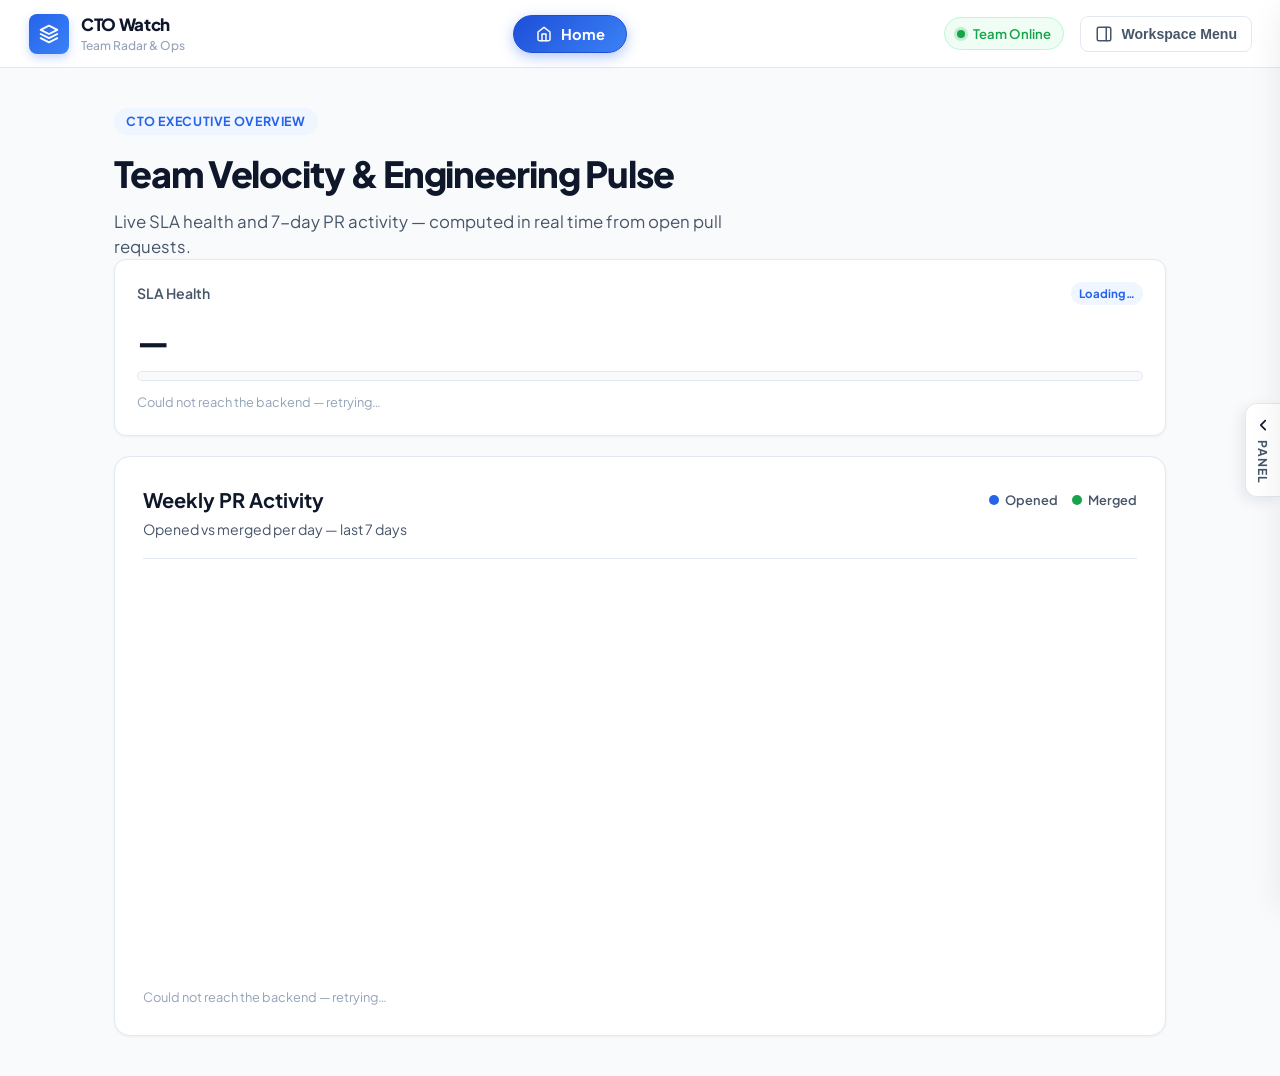
==== commit 62eb9910: "feat: add voice agent, TOTP auth gate, daily reports, and UI polish" ====
--- a/web/index.html
+++ b/web/index.html
@@ -1,21 +1,25 @@
 <!DOCTYPE html>
 <html lang="en">
+
 <head>
   <meta charset="UTF-8">
   <meta name="viewport" content="width=device-width, initial-scale=1.0">
   <title>CTO Watch | Engineering Leadership Hub</title>
   <link rel="preconnect" href="https://fonts.googleapis.com">
   <link rel="preconnect" href="https://fonts.gstatic.com" crossorigin>
-  <link href="https://fonts.googleapis.com/css2?family=Plus+Jakarta+Sans:wght@400;500;600;700;800&display=swap" rel="stylesheet">
-  <link rel="stylesheet" href="style.css">
+  <link href="https://fonts.googleapis.com/css2?family=Plus+Jakarta+Sans:wght@400;500;600;700;800&display=swap"
+    rel="stylesheet">
+  <link rel="stylesheet" href="style.css?v=3">
 </head>
+
 <body>
   <div class="app-layout">
     <header class="topbar">
-      <div class="brand">
+      <div class="brand" id="brandBtn" role="button" tabindex="0" title="Go to Home" style="cursor: pointer;">
         <div class="brand-badge">
-          <svg width="20" height="20" viewBox="0 0 24 24" fill="none" stroke="currentColor" stroke-width="2.2" stroke-linecap="round" stroke-linejoin="round">
-            <path d="M12 2L2 7l10 5 10-5-10-5zM2 17l10 5 10-5M2 12l10 5 10-5"/>
+          <svg width="20" height="20" viewBox="0 0 24 24" fill="none" stroke="currentColor" stroke-width="2.2"
+            stroke-linecap="round" stroke-linejoin="round">
+            <path d="M12 2L2 7l10 5 10-5-10-5zM2 17l10 5 10-5M2 12l10 5 10-5" />
           </svg>
         </div>
         <div class="brand-text">
@@ -24,127 +28,82 @@
         </div>
       </div>
 
-      <nav class="top-nav">
-        <button id="navHomeBtn" class="nav-btn active">Home</button>
-        <button id="navPrsBtn" class="nav-btn">
-          <span>PR Requests</span>
-          <span id="navPrCount" class="nav-counter">0</span>
-        </button>
-        <button id="navDashBtn" class="nav-btn">
-          <span>Dashboard</span>
-        </button>
-        <button id="navStaleBtn" class="nav-btn">
-          <span>Overdue</span>
-          <span id="navStaleCount" class="nav-counter">0</span>
-        </button>
-        <button id="navChatBtn" class="nav-btn">
-          <span>Chatbot</span>
-        </button>
-      </nav>
-
+      <!-- Center: Home shortcut -->
+      <div class="active-view-container">
+        <button id="homeNavBtn" class="home-nav-btn" title="Go to Home">
+          <svg width="16" height="16" viewBox="0 0 24 24" fill="none" stroke="currentColor" stroke-width="2.2"
+            stroke-linecap="round" stroke-linejoin="round">
+            <path d="M3 9l9-7 9 7v11a2 2 0 0 1-2 2H5a2 2 0 0 1-2-2z" />
+            <polyline points="9 22 9 12 15 12 15 22" />
+          </svg>
+          <span>Home</span>
+        </button>
+      </div>
 
       <div class="top-actions">
         <div class="status-indicator">
           <span class="status-dot"></span>
           <span>Team Online</span>
         </div>
-        <button id="toggleDrawerBtn" class="drawer-trigger-btn" aria-label="Open Right Panel">
-          <svg width="18" height="18" viewBox="0 0 24 24" fill="none" stroke="currentColor" stroke-width="2" stroke-linecap="round" stroke-linejoin="round">
-            <rect x="3" y="3" width="18" height="18" rx="2" ry="2"/>
-            <line x1="15" y1="3" x2="15" y2="21"/>
+        <button id="toggleDrawerBtn" class="drawer-trigger-btn" aria-label="Open Workspace Menu">
+          <svg width="18" height="18" viewBox="0 0 24 24" fill="none" stroke="currentColor" stroke-width="2"
+            stroke-linecap="round" stroke-linejoin="round">
+            <rect x="3" y="3" width="18" height="18" rx="2" ry="2" />
+            <line x1="15" y1="3" x2="15" y2="21" />
           </svg>
-          <span>Tools Panel</span>
+          <span>Workspace Menu</span>
         </button>
       </div>
     </header>
 
     <main class="main-content">
-      <!-- HOME VIEW -->
+      <!-- Home -->
       <section id="homeView" class="view-section active">
         <div class="hero-header">
           <span class="badge-pill">CTO Executive Overview</span>
           <h1>Team Velocity & Engineering Pulse</h1>
           <p class="hero-description">
-            Real-time observatory for engineering management, team deliverables, and release health.
+            Live SLA health and 7-day PR activity — computed in real time from open pull requests.
           </p>
         </div>
 
         <div class="metrics-grid">
-          <div class="metric-card">
+          <div class="metric-card sla-card">
             <div class="metric-top">
-              <span class="metric-label">Active Engineers</span>
-              <span class="metric-chip positive">All Active</span>
-            </div>
-            <div class="metric-value">14</div>
-            <div class="metric-foot">Synced across 3 squads</div>
-          </div>
-
-          <div class="metric-card">
-            <div class="metric-top">
-              <span class="metric-label">Sprint Health</span>
-              <span class="metric-chip positive">On Track</span>
-            </div>
-            <div class="metric-value">92%</div>
-            <div class="metric-foot">Sprint 24 completion target</div>
-          </div>
-
-          <div class="metric-card">
-            <div class="metric-top">
-              <span class="metric-label">Deploy Frequency</span>
-              <span class="metric-chip neutral">Daily</span>
-            </div>
-            <div class="metric-value">6 / day</div>
-            <div class="metric-foot">Automated CI/CD pipelines</div>
-          </div>
-        </div>
-
-        <div class="pulse-feed-card">
-          <div class="pulse-feed-header">
+              <span class="metric-label">SLA Health</span>
+              <span id="slaChip" class="metric-chip neutral">Loading…</span>
+            </div>
+            <div id="slaValue" class="metric-value">—</div>
+            <div class="sla-bar" role="progressbar" aria-label="Share of open PRs within SLA">
+              <div id="slaBarFill" class="sla-bar-fill" style="width: 0%"></div>
+            </div>
+            <div id="slaFoot" class="metric-foot">Loading live PR data…</div>
+          </div>
+        </div>
+
+        <div class="chart-card">
+          <div class="chart-header">
             <div>
-              <h3>Recent Team Updates</h3>
-              <p>Highlights across frontend, backend, and infrastructure branches</p>
-            </div>
-            <span class="pulse-live-tag">Live Stream</span>
-          </div>
-
-          <div class="feed-items">
-            <div class="feed-item">
-              <div class="avatar">AK</div>
-              <div class="feed-body">
-                <div class="feed-meta">
-                  <strong>Backend Team</strong> merged database indexing optimizations
-                  <span class="feed-time">12m ago</span>
-                </div>
-                <div class="feed-snippet">Postgres query latency reduced by 34% across search endpoints.</div>
-              </div>
-            </div>
-
-            <div class="feed-item">
-              <div class="avatar squad-fe">SM</div>
-              <div class="feed-body">
-                <div class="feed-meta">
-                  <strong>Frontend Team</strong> updated design token definitions
-                  <span class="feed-time">35m ago</span>
-                </div>
-                <div class="feed-snippet">Standardized responsive spacing tokens and theme color variables.</div>
-              </div>
-            </div>
-
-            <div class="feed-item">
-              <div class="avatar squad-infra">DO</div>
-              <div class="feed-body">
-                <div class="feed-meta">
-                  <strong>Infra Squad</strong> completed staging cluster migration
-                  <span class="feed-time">1h ago</span>
-                </div>
-                <div class="feed-snippet">Zero downtime during staging blue/green rollover.</div>
-              </div>
-            </div>
-          </div>
+              <h3>Weekly PR Activity</h3>
+              <p>Opened vs merged per day — last 7 days</p>
+            </div>
+            <div class="chart-legend">
+              <span class="legend-item"><span class="legend-dot opened"></span>Opened</span>
+              <span class="legend-item"><span class="legend-dot merged"></span>Merged</span>
+            </div>
+          </div>
+          <div id="homeChartWrap" class="chart-wrap">
+            <svg id="homeChart" viewBox="0 0 680 280" preserveAspectRatio="xMidYMid meet" role="img"
+              aria-label="Line chart of opened and merged pull requests per day over the last 7 days"></svg>
+            <div id="homeChartEmpty" class="chart-empty" style="display: none;">
+              No PR activity in the last 7 days.
+            </div>
+          </div>
+          <div id="homeChartFoot" class="metric-foot">Loading…</div>
         </div>
       </section>
 
-      <!-- DEDICATED PR REQUESTS TABLE VIEW -->
+      <!-- Pull Requests -->
       <section id="prsView" class="view-section">
         <div class="table-view-header">
           <div>
@@ -153,8 +112,9 @@
             <p class="table-view-sub">Track team submissions, code changes, and executive AI summaries in real-time.</p>
           </div>
           <button id="refreshTableBtn" class="btn-refresh-table" title="Sync from GitHub">
-            <svg width="15" height="15" viewBox="0 0 24 24" fill="none" stroke="currentColor" stroke-width="2.2" stroke-linecap="round" stroke-linejoin="round">
-              <path d="M21.5 2v6h-6M21.34 15.57a10 10 0 1 1-.57-8.38l5.67-5.19"/>
+            <svg width="15" height="15" viewBox="0 0 24 24" fill="none" stroke="currentColor" stroke-width="2.2"
+              stroke-linecap="round" stroke-linejoin="round">
+              <path d="M21.5 2v6h-6M21.34 15.57a10 10 0 1 1-.57-8.38l5.67-5.19" />
             </svg>
             <span>Refresh PRs</span>
           </button>
@@ -183,18 +143,18 @@
                 </tr>
               </thead>
               <tbody id="prsTableBody">
-                <!-- Dynamically populated -->
               </tbody>
             </table>
           </div>
 
           <div id="tableEmptyState" class="table-empty-state">
             <div class="empty-icon-wrap">
-              <svg width="32" height="32" viewBox="0 0 24 24" fill="none" stroke="currentColor" stroke-width="1.8" stroke-linecap="round" stroke-linejoin="round">
-                <circle cx="18" cy="18" r="3"/>
-                <circle cx="6" cy="6" r="3"/>
-                <path d="M13 6h3a2 2 0 0 1 2 2v7"/>
-                <line x1="6" y1="9" x2="6" y2="21"/>
+              <svg width="32" height="32" viewBox="0 0 24 24" fill="none" stroke="currentColor" stroke-width="1.8"
+                stroke-linecap="round" stroke-linejoin="round">
+                <circle cx="18" cy="18" r="3" />
+                <circle cx="6" cy="6" r="3" />
+                <path d="M13 6h3a2 2 0 0 1 2 2v7" />
+                <line x1="6" y1="9" x2="6" y2="21" />
               </svg>
             </div>
             <h4>No PRs Detected Yet</h4>
@@ -203,7 +163,7 @@
         </div>
       </section>
 
-      <!-- STANDALONE OVERDUE / STALE PRs VIEW -->
+      <!-- Overdue -->
       <section id="staleView" class="view-section">
         <div class="table-view-header">
           <div>
@@ -212,12 +172,14 @@
             </div>
             <h2>Overdue Pull Requests</h2>
             <p class="table-view-sub">
-              Open pull requests remaining active beyond the SLA threshold (<span class="stale-threshold-num">5</span> days).
+              Open pull requests remaining active beyond the SLA threshold (<span class="stale-threshold-num">5</span>
+              days).
             </p>
           </div>
           <button id="refreshStaleBtn" class="btn-refresh-table" title="Sync from GitHub">
-            <svg width="15" height="15" viewBox="0 0 24 24" fill="none" stroke="currentColor" stroke-width="2.2" stroke-linecap="round" stroke-linejoin="round">
-              <path d="M21.5 2v6h-6M21.34 15.57a10 10 0 1 1-.57-8.38l5.67-5.19"/>
+            <svg width="15" height="15" viewBox="0 0 24 24" fill="none" stroke="currentColor" stroke-width="2.2"
+              stroke-linecap="round" stroke-linejoin="round">
+              <path d="M21.5 2v6h-6M21.34 15.57a10 10 0 1 1-.57-8.38l5.67-5.19" />
             </svg>
             <span>Refresh</span>
           </button>
@@ -237,16 +199,16 @@
                 </tr>
               </thead>
               <tbody id="staleTableBody">
-                <!-- Dynamically populated -->
               </tbody>
             </table>
           </div>
 
           <div id="staleEmptyState" class="table-empty-state" style="display: flex;">
             <div class="empty-icon-wrap" style="background: #f0fdf4; border-color: #bbf7d0;">
-              <svg width="32" height="32" viewBox="0 0 24 24" fill="none" stroke="#16a34a" stroke-width="1.8" stroke-linecap="round" stroke-linejoin="round">
-                <circle cx="12" cy="12" r="10"/>
-                <polyline points="12 6 12 12 16 14"/>
+              <svg width="32" height="32" viewBox="0 0 24 24" fill="none" stroke="#16a34a" stroke-width="1.8"
+                stroke-linecap="round" stroke-linejoin="round">
+                <circle cx="12" cy="12" r="10" />
+                <polyline points="12 6 12 12 16 14" />
               </svg>
             </div>
             <h4 style="color: #166534;">No Overdue PRs</h4>
@@ -255,7 +217,7 @@
         </div>
       </section>
 
-      <!-- TEAM IMPACT & LEADERBOARD DASHBOARD VIEW -->
+      <!-- Dashboard -->
       <section id="dashboardView" class="view-section">
         <div class="table-view-header">
           <div>
@@ -332,10 +294,11 @@
 
           <div id="dashEmptyState" class="table-empty-state">
             <div class="empty-icon-wrap">
-              <svg width="32" height="32" viewBox="0 0 24 24" fill="none" stroke="currentColor" stroke-width="1.8" stroke-linecap="round" stroke-linejoin="round">
-                <line x1="18" y1="20" x2="18" y2="10"/>
-                <line x1="12" y1="20" x2="12" y2="4"/>
-                <line x1="6" y1="20" x2="6" y2="14"/>
+              <svg width="32" height="32" viewBox="0 0 24 24" fill="none" stroke="currentColor" stroke-width="1.8"
+                stroke-linecap="round" stroke-linejoin="round">
+                <line x1="18" y1="20" x2="18" y2="10" />
+                <line x1="12" y1="20" x2="12" y2="4" />
+                <line x1="6" y1="20" x2="6" y2="14" />
               </svg>
             </div>
             <h4>No Activity in This Timeframe</h4>
@@ -344,17 +307,13 @@
         </div>
       </section>
 
-      <!-- CHATBOT VIEW (LANGGRAPH AGENT WITH MYSQL READ-ONLY) -->
+      <!-- Chat -->
       <section id="chatView" class="view-section">
         <div class="table-view-header">
           <div>
-            <div class="badge-pill">Autonomous LangGraph Agent</div>
-            <h2>CTO AI Copilot & Live DB Assistant</h2>
-            <p class="table-view-sub">Ask questions about pull requests, team velocity, and metrics with real-time MySQL read-only intelligence.</p>
-          </div>
-          <div class="chat-agent-status-badges">
-            <span class="chat-badge-pill green">🟢 Bedrock Qwen</span>
-            <span class="chat-badge-pill blue">🔒 MySQL Read-Only</span>
+            <div class="badge-pill">Engineering Intelligence</div>
+            <h2>CTO AI Copilot</h2>
+            <p class="table-view-sub">Ask questions about pull requests, team velocity, and metrics.</p>
           </div>
         </div>
 
@@ -364,7 +323,10 @@
             <div class="chat-sessions-header">
               <span class="chat-sessions-title">Conversations</span>
               <button id="btnNewChat" class="btn-new-chat" title="Create new session">
-                <svg width="14" height="14" viewBox="0 0 24 24" fill="none" stroke="currentColor" stroke-width="2.5"><line x1="12" y1="5" x2="12" y2="19"/><line x1="5" y1="12" x2="19" y2="12"/></svg>
+                <svg width="14" height="14" viewBox="0 0 24 24" fill="none" stroke="currentColor" stroke-width="2.5">
+                  <line x1="12" y1="5" x2="12" y2="19" />
+                  <line x1="5" y1="12" x2="19" y2="12" />
+                </svg>
                 <span>New Chat</span>
               </button>
             </div>
@@ -380,17 +342,9 @@
                 <div class="chat-bot-avatar">🤖</div>
                 <div>
                   <h4 id="activeChatTitle">New Conversation</h4>
-                  <span class="chat-header-meta">Powered by Bedrock Qwen & LangGraph StateGraph • Connected to MySQL</span>
+                  <span class="chat-header-meta">Engineering Leadership & Repository Assistant</span>
                 </div>
               </div>
-            </div>
-
-            <!-- Quick Questions Bar -->
-            <div class="chat-quick-suggestions">
-              <span class="quick-chip" data-prompt="Which PRs are currently open and overdue in the database?">⚠️ Overdue PRs</span>
-              <span class="quick-chip" data-prompt="Who is the top contributor on the leaderboard?">🏆 Top Contributor</span>
-              <span class="quick-chip" data-prompt="Show all pull requests with their author and impact score in a table.">📊 All PRs Table</span>
-              <span class="quick-chip" data-prompt="Summarize PR #4 and explain its architectural impact.">🔍 PR #4 Analysis</span>
             </div>
 
             <!-- Messages Stream -->
@@ -410,23 +364,147 @@
 
             <!-- Input Bar -->
             <form id="chatInputForm" class="chat-input-form">
-              <textarea id="chatInput" class="chat-input" placeholder="Ask anything about pull requests, contributors, impact scores..." rows="1"></textarea>
+              <textarea id="chatInput" class="chat-input" dir="auto"
+                placeholder="Ask anything about pull requests, contributors, impact scores..." rows="1"></textarea>
               <button type="submit" id="chatSendBtn" class="chat-send-btn" title="Send message">
                 <svg width="18" height="18" viewBox="0 0 24 24" fill="none" stroke="currentColor" stroke-width="2.2">
-                  <line x1="22" y1="2" x2="11" y2="13"/>
-                  <polygon points="22 2 15 22 11 13 2 9 22 2"/>
+                  <line x1="22" y1="2" x2="11" y2="13" />
+                  <polygon points="22 2 15 22 11 13 2 9 22 2" />
                 </svg>
               </button>
             </form>
           </div>
         </div>
       </section>
+
+      <!-- Reports -->
+      <section id="reportsView" class="view-section">
+        <div class="table-view-header">
+          <div>
+            <div class="badge-pill">📄 Scheduled Daily Reports</div>
+            <h2>Daily CTO Reports</h2>
+            <p class="table-view-sub">Auto-generated every day at 08:00 (Africa/Cairo) — 24h metrics + AI executive
+              analysis.</p>
+          </div>
+          <button id="refreshReportsBtn" class="btn-refresh-table" title="Reload reports">
+            <svg width="15" height="15" viewBox="0 0 24 24" fill="none" stroke="currentColor" stroke-width="2.2"
+              stroke-linecap="round" stroke-linejoin="round">
+              <path d="M21.5 2v6h-6M21.34 15.57a10 10 0 1 1-.57-8.38l5.67-5.19" />
+            </svg>
+            <span>Refresh</span>
+          </button>
+        </div>
+
+        <div class="table-card">
+          <div class="table-responsive">
+            <table class="prs-table">
+              <thead>
+                <tr>
+                  <th style="width: 30%;">Report</th>
+                  <th style="width: 18%;">Date &amp; Time</th>
+                  <th style="width: 10%;">Opened</th>
+                  <th style="width: 10%;">Merged</th>
+                  <th style="width: 10%;">Overdue</th>
+                  <th style="width: 22%;">PDF</th>
+                </tr>
+              </thead>
+              <tbody id="reportsTableBody">
+                <!-- Dynamically populated -->
+              </tbody>
+            </table>
+          </div>
+          <div id="reportsEmptyState" class="table-empty-state" style="display: flex; padding: 28px 16px;">
+            <div class="empty-icon-wrap">
+              <svg width="28" height="28" viewBox="0 0 24 24" fill="none" stroke="currentColor" stroke-width="1.8"
+                stroke-linecap="round" stroke-linejoin="round">
+                <path d="M14 2H6a2 2 0 0 0-2 2v16a2 2 0 0 0 2 2h12a2 2 0 0 0 2-2V8z" />
+                <polyline points="14 2 14 8 20 8" />
+              </svg>
+            </div>
+            <h4>No Daily Reports Yet</h4>
+            <p>Reports generate automatically every morning at 08:00 (Africa/Cairo).</p>
+          </div>
+        </div>
+      </section>
+
+      <!-- Voice -->
+      <section id="voiceView" class="view-section">
+        <div class="table-view-header">
+          <div>
+            <div class="badge-pill">🎙️ Deepgram Live Voice Agent</div>
+            <h2>CTO Voice Copilot</h2>
+            <p class="table-view-sub">
+              Hands-free engineering management intelligence. Converse naturally or query real-time PR metrics, team velocity, and overdue alerts.
+            </p>
+          </div>
+        </div>
+
+        <div class="voice-call-card">
+          <!-- Voice Visualizer Stage -->
+          <div class="voice-visualizer-stage">
+            <div class="orb-ripple orb-ripple-1"></div>
+            <div class="orb-ripple orb-ripple-2"></div>
+            <div id="voiceOrb" class="voice-orb idle">
+              <svg width="48" height="48" viewBox="0 0 24 24" fill="none" stroke="currentColor" stroke-width="2" stroke-linecap="round" stroke-linejoin="round">
+                <path d="M12 1a3 3 0 0 0-3 3v8a3 3 0 0 0 6 0V4a3 3 0 0 0-3-3z"/>
+                <path d="M19 10v2a7 7 0 0 1-14 0v-2"/>
+                <line x1="12" y1="19" x2="12" y2="23"/>
+                <line x1="8" y1="23" x2="16" y2="23"/>
+              </svg>
+            </div>
+          </div>
+
+          <!-- Live Status Indicator -->
+          <div id="voiceStatusPill" class="voice-status-pill idle">
+            <span class="status-dot"></span>
+            <span id="voiceStatusText">Ready to Connect</span>
+          </div>
+
+          <!-- Realtime MySQL Query Activity Badge -->
+          <div id="voiceDbQueryBadge" class="voice-db-query-badge" style="display: none;">
+            <span>🔍 Querying MySQL:</span>
+            <code id="voiceDbQueryText">SELECT ...</code>
+          </div>
+
+          <!-- Controls -->
+          <div class="voice-controls-bar">
+            <button id="btnVoiceToggle" class="btn-voice-call">
+              <svg width="20" height="20" viewBox="0 0 24 24" fill="none" stroke="currentColor" stroke-width="2.2" stroke-linecap="round" stroke-linejoin="round">
+                <path d="M22 16.92v3a2 2 0 0 1-2.18 2 19.79 19.79 0 0 1-8.63-3.07 19.5 19.5 0 0 1-6-6 19.79 19.79 0 0 1-3.07-8.67A2 2 0 0 1 4.11 2h3a2 2 0 0 1 2 1.72 12.84 12.84 0 0 0 .7 2.81 2 2 0 0 1-.45 2.11L8.09 9.91a16 16 0 0 0 6 6l1.27-1.27a2 2 0 0 1 2.11-.45 12.84 12.84 0 0 0 2.81.7A2 2 0 0 1 22 16.92z"/>
+              </svg>
+              <span id="voiceBtnLabel">Start Voice Call</span>
+            </button>
+            <button id="btnVoiceMute" class="btn-voice-mute" disabled title="Mute microphone">
+              <svg width="20" height="20" viewBox="0 0 24 24" fill="none" stroke="currentColor" stroke-width="2" stroke-linecap="round" stroke-linejoin="round">
+                <path d="M12 1a3 3 0 0 0-3 3v8a3 3 0 0 0 6 0V4a3 3 0 0 0-3-3z"/>
+                <path d="M19 10v2a7 7 0 0 1-14 0v-2"/>
+                <line x1="12" y1="19" x2="12" y2="23"/>
+                <line x1="8" y1="23" x2="16" y2="23"/>
+              </svg>
+            </button>
+          </div>
+
+          <!-- Transcript Log -->
+          <div class="voice-transcript-wrapper">
+            <div class="voice-transcript-header">
+              <span>Live Conversation Transcript</span>
+              <span id="voiceInterruptionNotice" style="display: none; color: #dc2626;">Barge-in Active</span>
+            </div>
+            <div id="voiceTranscriptBox" class="voice-transcript-box">
+              <div class="voice-msg-row" style="color: var(--text-muted); font-style: italic;">
+                Click "Start Voice Call" to begin speaking with CTO Copilot...
+              </div>
+            </div>
+          </div>
+        </div>
+      </section>
     </main>
 
 
     <!-- Slide-out Right Edge Pull Tab -->
     <div id="sidePullHandle" class="side-pull-handle" title="Pull open side panel">
-      <svg width="18" height="18" viewBox="0 0 24 24" fill="none" stroke="currentColor" stroke-width="2.2" stroke-linecap="round" stroke-linejoin="round">
+      <svg width="18" height="18" viewBox="0 0 24 24" fill="none" stroke="currentColor" stroke-width="2.2"
+        stroke-linecap="round" stroke-linejoin="round">
         <polyline points="15 18 9 12 15 6"></polyline>
       </svg>
       <span>Panel</span>
@@ -437,39 +515,55 @@
     <aside id="sideDrawer" class="side-drawer" aria-label="Right panel">
       <div class="drawer-header">
         <div class="drawer-title-group">
-          <svg width="18" height="18" viewBox="0 0 24 24" fill="none" stroke="currentColor" stroke-width="2" stroke-linecap="round" stroke-linejoin="round">
-            <rect x="3" y="3" width="18" height="18" rx="2" ry="2"/>
-            <line x1="9" y1="3" x2="9" y2="21"/>
+          <svg width="18" height="18" viewBox="0 0 24 24" fill="none" stroke="currentColor" stroke-width="2"
+            stroke-linecap="round" stroke-linejoin="round">
+            <rect x="3" y="3" width="18" height="18" rx="2" ry="2" />
+            <line x1="9" y1="3" x2="9" y2="21" />
           </svg>
           <h3>Workspace Menu</h3>
         </div>
         <button id="closeDrawerBtn" class="icon-btn" aria-label="Close panel">
-          <svg width="20" height="20" viewBox="0 0 24 24" fill="none" stroke="currentColor" stroke-width="2" stroke-linecap="round" stroke-linejoin="round">
-            <line x1="18" y1="6" x2="6" y2="18"/>
-            <line x1="6" y1="6" x2="18" y2="18"/>
+          <svg width="20" height="20" viewBox="0 0 24 24" fill="none" stroke="currentColor" stroke-width="2"
+            stroke-linecap="round" stroke-linejoin="round">
+            <line x1="18" y1="6" x2="6" y2="18" />
+            <line x1="6" y1="6" x2="18" y2="18" />
           </svg>
         </button>
       </div>
 
       <div class="drawer-nav">
-        <button class="drawer-tab" id="drawerPrBtn" data-tab="pr-requests">
+        <button class="drawer-tab active" id="drawerHomeBtn" data-tab="home">
           <div class="tab-label-group">
-            <svg width="17" height="17" viewBox="0 0 24 24" fill="none" stroke="currentColor" stroke-width="2" stroke-linecap="round" stroke-linejoin="round">
-              <circle cx="18" cy="18" r="3"/>
-              <circle cx="6" cy="6" r="3"/>
-              <path d="M13 6h3a2 2 0 0 1 2 2v7"/>
-              <line x1="6" y1="9" x2="6" y2="21"/>
+            <svg width="17" height="17" viewBox="0 0 24 24" fill="none" stroke="currentColor" stroke-width="2"
+              stroke-linecap="round" stroke-linejoin="round">
+              <path d="M3 9l9-7 9 7v11a2 2 0 0 1-2 2H5a2 2 0 0 1-2-2z" />
+              <polyline points="9 22 9 12 15 12 15 22" />
+            </svg>
+            <span>Home</span>
+          </div>
+        </button>
+
+        <button class="drawer-tab" id="drawerPrBtn" data-tab="pr-requests" style="margin-top: 10px;">
+          <div class="tab-label-group">
+            <svg width="17" height="17" viewBox="0 0 24 24" fill="none" stroke="currentColor" stroke-width="2"
+              stroke-linecap="round" stroke-linejoin="round">
+              <circle cx="18" cy="18" r="3" />
+              <circle cx="6" cy="6" r="3" />
+              <path d="M13 6h3a2 2 0 0 1 2 2v7" />
+              <line x1="6" y1="9" x2="6" y2="21" />
             </svg>
             <span>PR Requests</span>
           </div>
+          <span id="drawerPrCount" class="count-pill">0</span>
         </button>
 
         <button class="drawer-tab" id="drawerDashBtn" data-tab="dashboard" style="margin-top: 10px;">
           <div class="tab-label-group">
-            <svg width="17" height="17" viewBox="0 0 24 24" fill="none" stroke="currentColor" stroke-width="2" stroke-linecap="round" stroke-linejoin="round">
-              <line x1="18" y1="20" x2="18" y2="10"/>
-              <line x1="12" y1="20" x2="12" y2="4"/>
-              <line x1="6" y1="20" x2="6" y2="14"/>
+            <svg width="17" height="17" viewBox="0 0 24 24" fill="none" stroke="currentColor" stroke-width="2"
+              stroke-linecap="round" stroke-linejoin="round">
+              <line x1="18" y1="20" x2="18" y2="10" />
+              <line x1="12" y1="20" x2="12" y2="4" />
+              <line x1="6" y1="20" x2="6" y2="14" />
             </svg>
             <span>Dashboard</span>
           </div>
@@ -477,30 +571,57 @@
 
         <button class="drawer-tab" id="drawerStaleBtn" data-tab="overdue" style="margin-top: 10px;">
           <div class="tab-label-group">
-            <svg width="17" height="17" viewBox="0 0 24 24" fill="none" stroke="currentColor" stroke-width="2" stroke-linecap="round" stroke-linejoin="round">
-              <circle cx="12" cy="12" r="10"/>
-              <polyline points="12 6 12 12 16 14"/>
+            <svg width="17" height="17" viewBox="0 0 24 24" fill="none" stroke="currentColor" stroke-width="2"
+              stroke-linecap="round" stroke-linejoin="round">
+              <circle cx="12" cy="12" r="10" />
+              <polyline points="12 6 12 12 16 14" />
             </svg>
             <span>Overdue</span>
           </div>
+          <span id="drawerStaleCount" class="count-pill">0</span>
         </button>
 
         <button class="drawer-tab" id="drawerChatBtn" data-tab="chat" style="margin-top: 10px;">
           <div class="tab-label-group">
-            <svg width="17" height="17" viewBox="0 0 24 24" fill="none" stroke="currentColor" stroke-width="2" stroke-linecap="round" stroke-linejoin="round">
-              <path d="M21 15a2 2 0 0 1-2 2H7l-4 4V5a2 2 0 0 1 2-2h14a2 2 0 0 1 2 2z"/>
-            </svg>
-            <span>Chatbot (AI Agent)</span>
+            <svg width="17" height="17" viewBox="0 0 24 24" fill="none" stroke="currentColor" stroke-width="2"
+              stroke-linecap="round" stroke-linejoin="round">
+              <path d="M21 15a2 2 0 0 1-2 2H7l-4 4V5a2 2 0 0 1 2-2h14a2 2 0 0 1 2-2z" />
+            </svg>
+            <span>Chatbot</span>
+          </div>
+        </button>
+
+        <button class="drawer-tab" id="drawerVoiceBtn" data-tab="voice" style="margin-top: 10px;">
+          <div class="tab-label-group">
+            <svg width="17" height="17" viewBox="0 0 24 24" fill="none" stroke="currentColor" stroke-width="2"
+              stroke-linecap="round" stroke-linejoin="round">
+              <path d="M12 1a3 3 0 0 0-3 3v8a3 3 0 0 0 6 0V4a3 3 0 0 0-3-3z"/>
+              <path d="M19 10v2a7 7 0 0 1-14 0v-2"/>
+              <line x1="12" y1="19" x2="12" y2="23"/>
+              <line x1="8" y1="23" x2="16" y2="23"/>
+            </svg>
+            <span>Voice Agent</span>
+          </div>
+          <span class="live-mic-chip">LIVE</span>
+        </button>
+
+        <button class="drawer-tab" id="drawerReportsBtn" data-tab="reports" style="margin-top: 10px;">
+          <div class="tab-label-group">
+            <svg width="17" height="17" viewBox="0 0 24 24" fill="none" stroke="currentColor" stroke-width="2"
+              stroke-linecap="round" stroke-linejoin="round">
+              <path d="M14 2H6a2 2 0 0 0-2 2v16a2 2 0 0 0 2 2h12a2 2 0 0 0 2-2V8z" />
+              <polyline points="14 2 14 8 20 8" />
+              <line x1="16" y1="13" x2="8" y2="13" />
+              <line x1="16" y1="17" x2="8" y2="17" />
+            </svg>
+            <span>Daily Reports</span>
           </div>
         </button>
       </div>
-
-
-
-
     </aside>
   </div>
 
-  <script src="app.js"></script>
+  <script src="app.js?v=3"></script>
 </body>
-</html>
+
+</html>
--- a/web/style.css
+++ b/web/style.css
@@ -61,6 +61,31 @@
   display: flex;
   align-items: center;
   gap: 12px;
+  background: transparent;
+  border: 1px solid transparent;
+  border-radius: var(--radius-md);
+  padding: 6px 10px 6px 6px;
+  margin-left: -6px;
+  cursor: pointer;
+  font-family: inherit;
+  text-align: left;
+  transition: all 0.22s ease;
+}
+
+.brand:hover {
+  background: var(--primary-soft);
+  border-color: #bfdbfe;
+  box-shadow: 0 4px 14px rgba(37, 99, 235, 0.14);
+  transform: translateY(-1px);
+}
+
+.brand:focus-visible {
+  outline: 2px solid var(--primary-accent);
+  outline-offset: 2px;
+}
+
+.brand:hover .brand-badge {
+  transform: rotate(-8deg) scale(1.06);
 }
 
 .brand-badge {
@@ -73,6 +98,7 @@
   align-items: center;
   justify-content: center;
   box-shadow: 0 4px 10px rgba(37, 99, 235, 0.25);
+  transition: transform 0.22s ease;
 }
 
 .brand-text {
@@ -93,25 +119,104 @@
   font-weight: 500;
 }
 
-.top-nav {
-  display: flex;
-  gap: 20px;
-}
-
-.nav-link {
-  text-decoration: none;
+/* Center Home shortcut */
+.active-view-container {
+  display: flex;
+  align-items: center;
+  justify-content: center;
+}
+
+.home-nav-btn {
+  display: inline-flex;
+  align-items: center;
+  gap: 9px;
+  font-family: inherit;
   font-size: 0.92rem;
-  font-weight: 600;
-  color: var(--text-secondary);
-  padding: 6px 14px;
-  border-radius: var(--radius-sm);
+  font-weight: 700;
+  letter-spacing: -0.01em;
+  color: #fff;
+  background: linear-gradient(135deg, #1d4ed8 0%, #3b82f6 100%);
+  border: 1px solid #1d4ed8;
+  padding: 9px 22px;
+  border-radius: 999px;
+  box-shadow: 0 4px 14px rgba(37, 99, 235, 0.35);
+  cursor: pointer;
+  user-select: none;
+  transition: all 0.2s cubic-bezier(0.4, 0, 0.2, 1);
+}
+
+.home-nav-btn:hover {
+  box-shadow: 0 6px 20px rgba(37, 99, 235, 0.45);
+  transform: translateY(-1px);
+  filter: brightness(1.07);
+}
+
+.home-nav-btn:active {
+  transform: translateY(0);
+}
+
+.home-nav-btn:focus-visible {
+  outline: 2px solid var(--primary-accent);
+  outline-offset: 2px;
+}
+
+.home-nav-btn svg {
+  display: block;
+}
+
+.active-view-pill {
+  display: inline-flex;
+  align-items: center;
+  gap: 10px;
+  background: var(--bg-card);
+  border: 1px solid var(--border-color);
+  padding: 8px 18px;
+  border-radius: 999px;
+  box-shadow: 0 1px 3px rgba(0, 0, 0, 0.04);
+  cursor: pointer;
+  user-select: none;
+  font-family: inherit;
+  transition: all 0.2s cubic-bezier(0.4, 0, 0.2, 1);
+}
+
+.active-view-pill:hover {
+  background: var(--bg-subtle);
+  border-color: var(--border-focus);
+  box-shadow: 0 4px 12px rgba(37, 99, 235, 0.12);
+  transform: translateY(-1px);
+}
+
+.active-view-dot {
+  width: 8px;
+  height: 8px;
+  border-radius: 50%;
+  background: var(--primary-accent);
+  box-shadow: 0 0 0 3px rgba(37, 99, 235, 0.2);
+  flex-shrink: 0;
+}
+
+.active-view-icon {
+  display: inline-flex;
+  align-items: center;
+  justify-content: center;
+  color: var(--primary-accent);
+}
+
+.active-view-label {
+  font-size: 0.92rem;
+  font-weight: 700;
+  color: var(--text-primary);
+  letter-spacing: -0.01em;
+}
+
+.active-view-counter {
+  font-size: 0.72rem;
+  background: var(--primary-accent);
+  color: #fff;
+  font-weight: 700;
+  padding: 2px 8px;
+  border-radius: 999px;
   transition: all 0.2s ease;
-}
-
-.nav-link.active,
-.nav-link:hover {
-  color: var(--primary-accent);
-  background-color: var(--primary-soft);
 }
 
 .top-actions {
@@ -864,8 +969,15 @@
 }
 
 @keyframes fadeIn {
-  from { opacity: 0; transform: translateY(6px); }
-  to { opacity: 1; transform: translateY(0); }
+  from {
+    opacity: 0;
+    transform: translateY(6px);
+  }
+
+  to {
+    opacity: 1;
+    transform: translateY(0);
+  }
 }
 
 .nav-btn {
@@ -1403,28 +1515,37 @@
   .topbar {
     padding: 0 16px;
   }
+
   .main-content {
     padding: 24px 16px;
   }
+
   .hero-header h1 {
     font-size: 1.75rem;
   }
+
   .table-view-header {
     flex-direction: column;
     align-items: flex-start;
     gap: 12px;
   }
+
   .card-section-header {
     flex-direction: column;
     align-items: flex-start;
     padding: 18px 16px 14px;
   }
+
   .card-section-header .overdue-count-pill {
     margin-top: 0;
   }
+
   :root {
     --drawer-width: 320px;
   }
+}
+
+/* end @media (max-width: 768px) */
 /* Overdue SLA styling */
 .overdue-pill {
   display: inline-flex;
@@ -1712,8 +1833,15 @@
 }
 
 @keyframes fadeInMsg {
-  from { opacity: 0; transform: translateY(6px); }
-  to { opacity: 1; transform: translateY(0); }
+  from {
+    opacity: 0;
+    transform: translateY(6px);
+  }
+
+  to {
+    opacity: 1;
+    transform: translateY(0);
+  }
 }
 
 .chat-bubble.user {
@@ -1747,6 +1875,32 @@
   border-radius: 14px;
   font-size: 0.88rem;
   line-height: 1.55;
+  unicode-bidi: plaintext;
+  text-align: start;
+  overflow-wrap: anywhere;
+}
+
+/* Isolated LTR runs (usernames, URLs, PR refs) inside mixed-direction text */
+.bubble-content bdi {
+  unicode-bidi: isolate;
+}
+
+.bubble-content a {
+  unicode-bidi: isolate;
+}
+
+/* Code stays strictly LTR even inside Arabic messages */
+.bubble-content pre,
+.bubble-content code {
+  direction: ltr;
+  unicode-bidi: isolate;
+  text-align: left;
+}
+
+/* Table cells follow their own first strong character */
+.bubble-content th,
+.bubble-content td {
+  unicode-bidi: plaintext;
 }
 
 .chat-bubble.user .bubble-content {
@@ -1778,7 +1932,7 @@
   background: #ffffff;
   border-radius: 8px;
   overflow: hidden;
-  box-shadow: 0 1px 3px rgba(0,0,0,0.05);
+  box-shadow: 0 1px 3px rgba(0, 0, 0, 0.05);
 }
 
 .bubble-content th,
@@ -1842,12 +1996,27 @@
   animation: typingBounce 1.2s infinite ease-in-out;
 }
 
-.typing-bubble .dot:nth-child(2) { animation-delay: 0.2s; }
-.typing-bubble .dot:nth-child(3) { animation-delay: 0.4s; }
+.typing-bubble .dot:nth-child(2) {
+  animation-delay: 0.2s;
+}
+
+.typing-bubble .dot:nth-child(3) {
+  animation-delay: 0.4s;
+}
 
 @keyframes typingBounce {
-  0%, 80%, 100% { transform: scale(0.6); opacity: 0.4; }
-  40% { transform: scale(1); opacity: 1; }
+
+  0%,
+  80%,
+  100% {
+    transform: scale(0.6);
+    opacity: 0.4;
+  }
+
+  40% {
+    transform: scale(1);
+    opacity: 1;
+  }
 }
 
 .typing-label {
@@ -1916,11 +2085,561 @@
     grid-template-columns: 1fr;
     height: 720px;
   }
+
   .chat-sessions-sidebar {
     display: none;
   }
 }
 
-
-
-
+/* Chat + Daily Reports side-by-side layout (reports docked right of chatbot) */
+.chat-layout-grid {
+  display: flex;
+  gap: 20px;
+  align-items: flex-start;
+}
+
+.chat-layout-grid>.chat-container-card {
+  flex: 1 1 0;
+  min-width: 0;
+}
+
+.reports-side-card {
+  flex: 0 0 340px;
+  max-width: 360px;
+  min-width: 0;
+}
+
+.reports-side-card .card-section-header {
+  flex-direction: column;
+  align-items: flex-start;
+  gap: 10px;
+  padding: 18px 18px 14px;
+}
+
+.reports-side-card .badge-pill {
+  font-size: 0.7rem;
+}
+
+.reports-side-card h3 {
+  font-size: 1.02rem;
+}
+
+.report-file-btns {
+  display: flex;
+  flex-direction: column;
+  gap: 6px;
+  min-width: 104px;
+}
+
+.btn-file {
+  display: inline-flex;
+  align-items: center;
+  justify-content: center;
+  gap: 6px;
+  background: var(--bg-card);
+  border: 1px solid var(--border-color);
+  color: var(--text-primary);
+  font-size: 0.76rem;
+  font-weight: 600;
+  padding: 6px 10px;
+  border-radius: 8px;
+  text-decoration: none;
+  white-space: nowrap;
+  transition: all 0.2s ease;
+}
+
+.btn-file:hover {
+  background: var(--primary-soft);
+  color: var(--primary-accent);
+  border-color: #bfdbfe;
+}
+
+@media (max-width: 1100px) {
+  .chat-layout-grid {
+    flex-direction: column;
+  }
+
+  .chat-layout-grid>.chat-container-card {
+    width: 100%;
+  }
+
+  .reports-side-card {
+    flex: none;
+    width: 100%;
+    max-width: none;
+  }
+
+  .report-file-btns {
+    flex-direction: row;
+  }
+}
+
+/* ==========================================================================
+   Deepgram Live Voice Agent UI Styles
+   ========================================================================== */
+
+.voice-call-card {
+  background: var(--bg-card);
+  border: 1px solid var(--border-color);
+  border-radius: var(--radius-lg);
+  padding: 36px 28px;
+  box-shadow: var(--shadow-md);
+  display: flex;
+  flex-direction: column;
+  align-items: center;
+  gap: 24px;
+  position: relative;
+  overflow: hidden;
+}
+
+/* Voice Orb & Visualizer */
+.voice-visualizer-stage {
+  position: relative;
+  width: 200px;
+  height: 200px;
+  display: flex;
+  align-items: center;
+  justify-content: center;
+}
+
+.voice-orb {
+  width: 130px;
+  height: 130px;
+  border-radius: 50%;
+  background: radial-gradient(circle at 35% 35%, #60a5fa, #2563eb 60%, #1e40af 100%);
+  box-shadow: 0 0 35px rgba(37, 99, 235, 0.35), inset 0 0 25px rgba(255, 255, 255, 0.4);
+  position: relative;
+  z-index: 2;
+  transition: all 0.4s cubic-bezier(0.16, 1, 0.3, 1);
+  display: flex;
+  align-items: center;
+  justify-content: center;
+  color: #ffffff;
+}
+
+.voice-orb.idle {
+  background: radial-gradient(circle at 35% 35%, #94a3b8, #64748b 60%, #334155 100%);
+  box-shadow: 0 0 20px rgba(100, 116, 139, 0.25);
+  filter: grayscale(0.4);
+}
+
+.voice-orb.listening {
+  background: radial-gradient(circle at 35% 35%, #34d399, #059669 60%, #065f46 100%);
+  box-shadow: 0 0 45px rgba(16, 185, 129, 0.5), inset 0 0 25px rgba(255, 255, 255, 0.5);
+  animation: orbBreathe 1.8s infinite ease-in-out;
+}
+
+.voice-orb.thinking {
+  background: radial-gradient(circle at 35% 35%, #c084fc, #9333ea 60%, #6b21a8 100%);
+  box-shadow: 0 0 45px rgba(147, 51, 234, 0.5), inset 0 0 25px rgba(255, 255, 255, 0.5);
+  animation: orbRotate 3s infinite linear;
+}
+
+.voice-orb.speaking {
+  background: radial-gradient(circle at 35% 35%, #38bdf8, #0284c7 60%, #0369a1 100%);
+  box-shadow: 0 0 50px rgba(14, 165, 233, 0.6), inset 0 0 25px rgba(255, 255, 255, 0.6);
+  animation: orbSpeak 1.2s infinite ease-in-out;
+}
+
+@keyframes orbBreathe {
+  0%, 100% { transform: scale(1); }
+  50% { transform: scale(1.08); box-shadow: 0 0 55px rgba(16, 185, 129, 0.7); }
+}
+
+@keyframes orbSpeak {
+  0%, 100% { transform: scale(1); }
+  50% { transform: scale(1.12); box-shadow: 0 0 65px rgba(14, 165, 233, 0.8); }
+}
+
+@keyframes orbRotate {
+  0% { transform: rotate(0deg) scale(1); }
+  50% { transform: rotate(180deg) scale(1.06); }
+  100% { transform: rotate(360deg) scale(1); }
+}
+
+.orb-ripple {
+  position: absolute;
+  width: 100%;
+  height: 100%;
+  border-radius: 50%;
+  border: 2px solid rgba(37, 99, 235, 0.3);
+  pointer-events: none;
+  opacity: 0;
+}
+
+.voice-orb.listening ~ .orb-ripple-1,
+.voice-orb.speaking ~ .orb-ripple-1 {
+  border-color: rgba(37, 99, 235, 0.4);
+  animation: rippleRing 2s infinite cubic-bezier(0, 0.2, 0.8, 1);
+}
+
+.voice-orb.listening ~ .orb-ripple-2,
+.voice-orb.speaking ~ .orb-ripple-2 {
+  border-color: rgba(16, 185, 129, 0.4);
+  animation: rippleRing 2s infinite 0.7s cubic-bezier(0, 0.2, 0.8, 1);
+}
+
+@keyframes rippleRing {
+  0% { transform: scale(0.6); opacity: 0.8; }
+  100% { transform: scale(1.35); opacity: 0; }
+}
+
+/* Status Pill */
+.voice-status-pill {
+  display: inline-flex;
+  align-items: center;
+  gap: 8px;
+  padding: 6px 16px;
+  border-radius: 999px;
+  font-size: 0.84rem;
+  font-weight: 700;
+  transition: all 0.3s ease;
+}
+
+.voice-status-pill.idle {
+  background: #f1f5f9;
+  color: #475569;
+  border: 1px solid #cbd5e1;
+}
+
+.voice-status-pill.connecting {
+  background: #eff6ff;
+  color: #2563eb;
+  border: 1px solid #bfdbfe;
+}
+
+.voice-status-pill.listening {
+  background: #ecfdf5;
+  color: #059669;
+  border: 1px solid #a7f3d0;
+}
+
+.voice-status-pill.thinking {
+  background: #faf5ff;
+  color: #7c3aed;
+  border: 1px solid #ddd6fe;
+}
+
+.voice-status-pill.speaking {
+  background: #f0f9ff;
+  color: #0284c7;
+  border: 1px solid #bae6fd;
+}
+
+/* Database query indicator */
+.voice-db-query-badge {
+  background: #f8fafc;
+  border: 1px solid #e2e8f0;
+  border-left: 4px solid #7c3aed;
+  border-radius: 8px;
+  padding: 10px 16px;
+  font-size: 0.84rem;
+  color: #334155;
+  display: flex;
+  align-items: center;
+  gap: 10px;
+  max-width: 650px;
+  width: 100%;
+  animation: fadeIn 0.3s ease;
+}
+
+.voice-db-query-badge code {
+  font-family: monospace;
+  background: #ede9fe;
+  color: #6d28d9;
+  padding: 3px 8px;
+  border-radius: 4px;
+  font-size: 0.8rem;
+  word-break: break-all;
+}
+
+/* Action Controls */
+.voice-controls-bar {
+  display: flex;
+  align-items: center;
+  gap: 16px;
+}
+
+.btn-voice-call {
+  display: inline-flex;
+  align-items: center;
+  gap: 10px;
+  background: #0f172a;
+  color: #ffffff;
+  border: none;
+  padding: 12px 28px;
+  border-radius: 999px;
+  font-size: 0.95rem;
+  font-weight: 700;
+  cursor: pointer;
+  box-shadow: 0 4px 14px rgba(15, 23, 42, 0.2);
+  transition: all 0.25s ease;
+}
+
+.btn-voice-call:hover {
+  background: #1e293b;
+  transform: translateY(-2px);
+  box-shadow: 0 6px 20px rgba(15, 23, 42, 0.3);
+}
+
+.btn-voice-call.active {
+  background: #dc2626;
+  box-shadow: 0 4px 14px rgba(220, 38, 38, 0.35);
+}
+
+.btn-voice-call.active:hover {
+  background: #b91c1c;
+}
+
+.btn-voice-mute {
+  width: 44px;
+  height: 44px;
+  border-radius: 50%;
+  background: var(--bg-subtle);
+  border: 1px solid var(--border-color);
+  color: var(--text-primary);
+  display: inline-flex;
+  align-items: center;
+  justify-content: center;
+  cursor: pointer;
+  transition: all 0.2s ease;
+}
+
+.btn-voice-mute:disabled {
+  opacity: 0.5;
+  cursor: not-allowed;
+}
+
+.btn-voice-mute.muted {
+  background: #fee2e2;
+  color: #dc2626;
+  border-color: #fca5a5;
+}
+
+/* Transcript Console */
+.voice-transcript-wrapper {
+  width: 100%;
+  max-width: 650px;
+  background: var(--bg-subtle);
+  border: 1px solid var(--border-color);
+  border-radius: var(--radius-md);
+  padding: 16px 20px;
+  display: flex;
+  flex-direction: column;
+  gap: 10px;
+}
+
+.voice-transcript-header {
+  display: flex;
+  align-items: center;
+  justify-content: space-between;
+  font-size: 0.78rem;
+  font-weight: 700;
+  color: var(--text-muted);
+  text-transform: uppercase;
+  letter-spacing: 0.05em;
+}
+
+.voice-transcript-box {
+  max-height: 200px;
+  overflow-y: auto;
+  display: flex;
+  flex-direction: column;
+  gap: 8px;
+  font-size: 0.88rem;
+  line-height: 1.5;
+}
+
+.voice-msg-row {
+  display: flex;
+  gap: 8px;
+}
+
+.voice-msg-author {
+  font-weight: 700;
+  color: #2563eb;
+  min-width: 80px;
+}
+
+.voice-msg-author.user {
+  color: #0f172a;
+}
+
+.voice-msg-text {
+  color: var(--text-primary);
+}
+
+/* Live chip in sidebar */
+.live-mic-chip {
+  font-size: 0.68rem;
+  font-weight: 800;
+  background: #fee2e2;
+  color: #dc2626;
+  padding: 2px 7px;
+  border-radius: 999px;
+  border: 1px solid #fca5a5;
+}
+
+/* ---------- Home: live SLA health + weekly activity chart ---------- */
+.metric-chip.danger {
+  background: #fef2f2;
+  color: #dc2626;
+  border: 1px solid #fecaca;
+}
+
+.sla-bar {
+  height: 10px;
+  background: var(--bg-main);
+  border: 1px solid var(--border-color);
+  border-radius: 999px;
+  overflow: hidden;
+  margin: 2px 0 12px;
+}
+
+.sla-bar-fill {
+  height: 100%;
+  width: 0%;
+  background: var(--success);
+  border-radius: inherit;
+  transition: width 0.4s ease, background 0.4s ease;
+}
+
+.sla-bar-fill.warn {
+  background: #d97706;
+}
+
+.sla-bar-fill.bad {
+  background: #dc2626;
+}
+
+.chart-card {
+  background: var(--bg-card);
+  border: 1px solid var(--border-color);
+  border-radius: var(--radius-lg);
+  padding: 28px;
+  box-shadow: var(--shadow-sm);
+  margin-top: 20px;
+}
+
+.chart-header {
+  display: flex;
+  justify-content: space-between;
+  align-items: flex-start;
+  gap: 12px;
+  flex-wrap: wrap;
+  margin-bottom: 20px;
+  border-bottom: 1px solid var(--border-color);
+  padding-bottom: 18px;
+}
+
+.chart-header h3 {
+  font-size: 1.25rem;
+  font-weight: 700;
+  color: var(--text-primary);
+}
+
+.chart-header p {
+  font-size: 0.88rem;
+  color: var(--text-secondary);
+  margin-top: 4px;
+}
+
+.chart-legend {
+  display: flex;
+  gap: 14px;
+  align-items: center;
+  padding-top: 6px;
+}
+
+.legend-item {
+  display: inline-flex;
+  align-items: center;
+  gap: 6px;
+  font-size: 0.8rem;
+  font-weight: 600;
+  color: var(--text-secondary);
+}
+
+.legend-dot {
+  width: 10px;
+  height: 10px;
+  border-radius: 999px;
+  display: inline-block;
+}
+
+.legend-dot.opened {
+  background: #2563eb;
+}
+
+.legend-dot.merged {
+  background: #16a34a;
+}
+
+.chart-wrap svg {
+  width: 100%;
+  height: auto;
+  display: block;
+}
+
+.chart-grid {
+  stroke: #e2e8f0;
+  stroke-width: 1;
+}
+
+.chart-tick {
+  fill: #94a3b8;
+  font-size: 11px;
+}
+
+.chart-line {
+  fill: none;
+  stroke-width: 2.5;
+  stroke-linecap: round;
+  stroke-linejoin: round;
+}
+
+.chart-line.opened {
+  stroke: #2563eb;
+}
+
+.chart-line.merged {
+  stroke: #16a34a;
+}
+
+.chart-area {
+  stroke: none;
+  opacity: 0.12;
+}
+
+.chart-area.opened {
+  fill: #2563eb;
+}
+
+.chart-area.merged {
+  fill: #16a34a;
+}
+
+.chart-dot.opened {
+  fill: #2563eb;
+  stroke: #fff;
+  stroke-width: 1.5;
+}
+
+.chart-dot.merged {
+  fill: #16a34a;
+  stroke: #fff;
+  stroke-width: 1.5;
+}
+
+.chart-empty {
+  text-align: center;
+  color: var(--text-muted);
+  font-size: 0.85rem;
+  padding: 24px 12px;
+}
+
+@media (max-width: 768px) {
+  .chart-card {
+    padding: 20px;
+  }
+}
